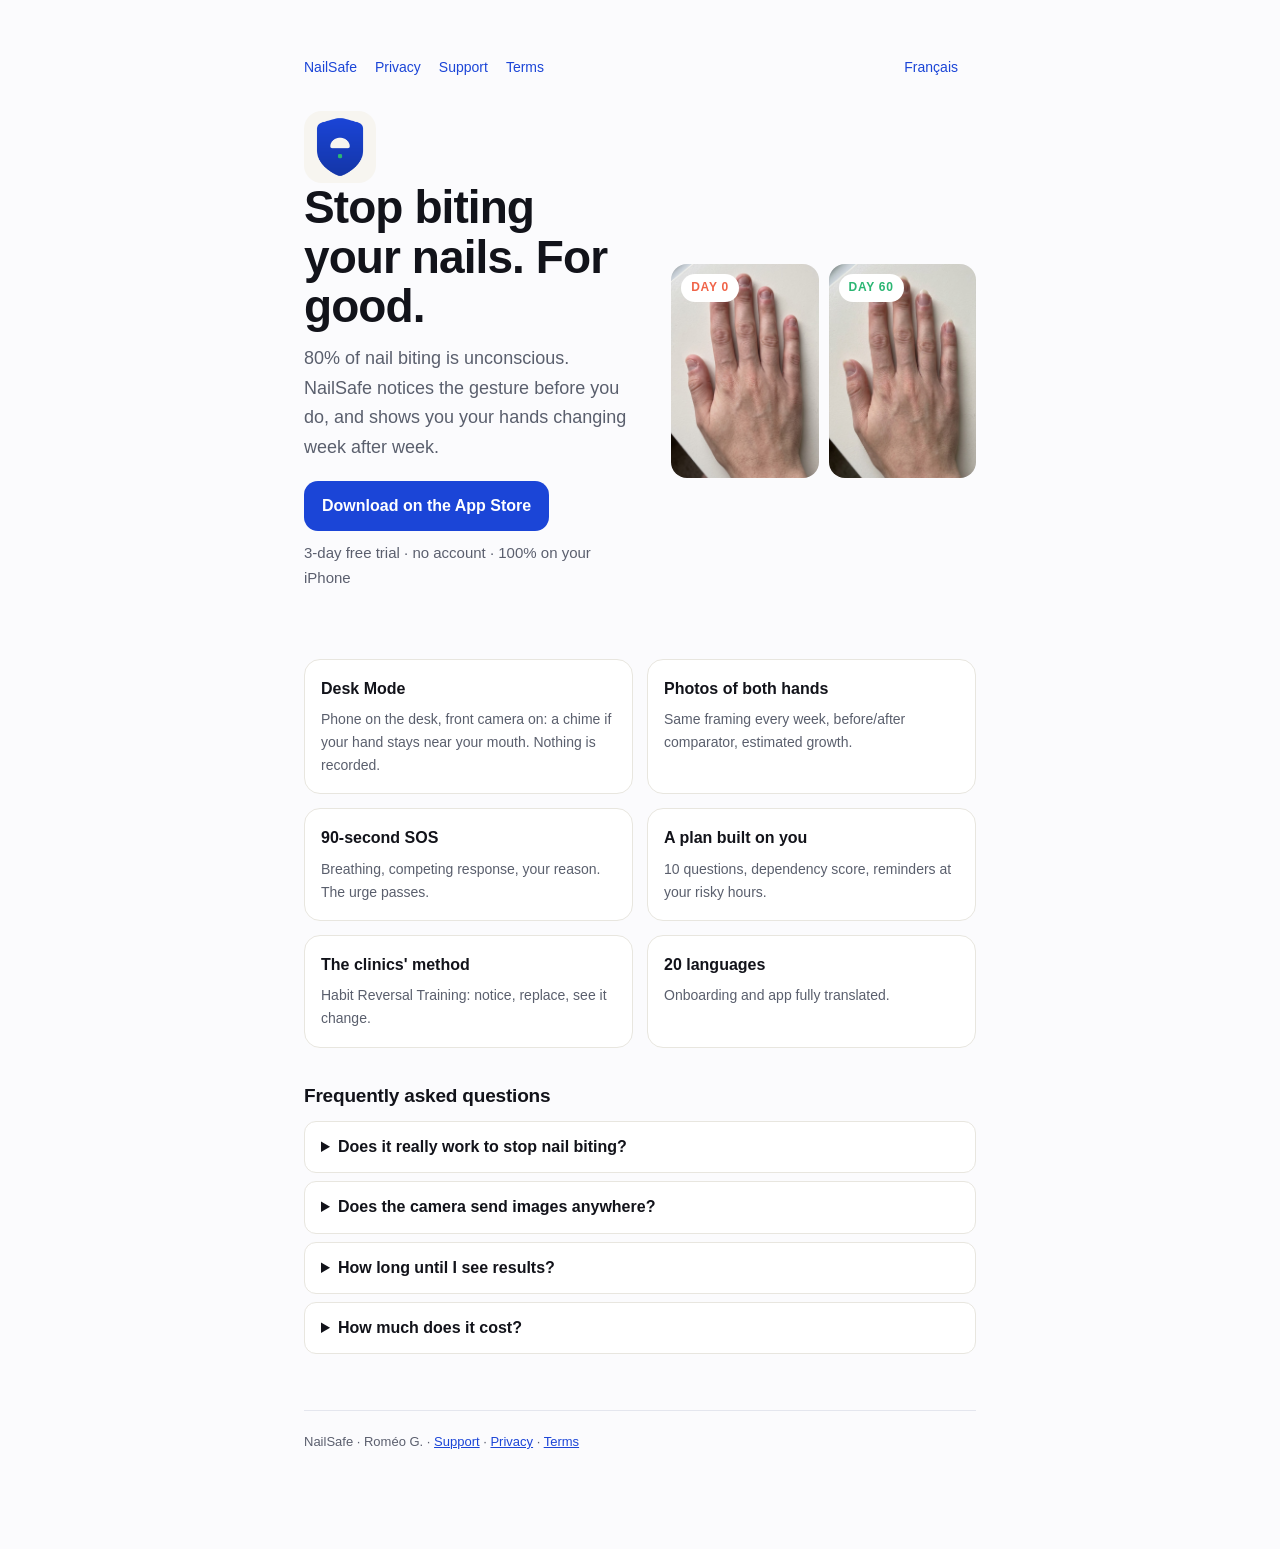
==== en.html @ 28db2d55 "Landing page FR/EN: hero, before/after, features, FAQ, App Store link, SEO" ====
<!doctype html><html lang="en"><head><meta charset="utf-8"><meta name="viewport" content="width=device-width,initial-scale=1">
<title>NailSafe — The app to stop nail biting (detection + before/after photos)</title><meta name="description" content="NailSafe notices the gesture before you do: Desk Mode detection on iPhone, weekly before/after photos, a 90-second SOS built on Habit Reversal Training. 20 languages. Free trial.">
<meta property="og:title" content="NailSafe — The app to stop nail biting (detection + before/after photos)"><meta property="og:description" content="NailSafe notices the gesture before you do: Desk Mode detection on iPhone, weekly before/after photos, a 90-second SOS built on Habit Reversal Training. 20 languages. Free trial."><meta property="og:image" content="https://dualnbackapp.github.io/nailsafe/after.jpg"><meta name="apple-itunes-app" content="app-id=6805811801">
<link rel="icon" href="icon.png"><link rel="stylesheet" href="style.css"><script type="application/ld+json">{"@context":"https://schema.org","@type":"SoftwareApplication","name":"NailSafe: Stop Nail Biting","operatingSystem":"iOS","applicationCategory":"HealthApplication","offers":{"@type":"Offer","price":"0","priceCurrency":"USD"},"url":"https://apps.apple.com/app/id6805811801"}</script></head><body><div class="wrap">
<nav><a href="index.html">NailSafe</a><a href="privacy.html">Privacy</a><a href="support.html">Support</a><a href="terms.html">Terms</a><a class="lang" href="index.html">Français</a></nav>
<section class="hero"><div><img class="icon" src="icon.png" alt="NailSafe"><h1>Stop biting your nails. For good.</h1><p class="lead">80% of nail biting is unconscious. NailSafe notices the gesture before you do, and shows you your hands changing week after week.</p><a class="badge" href="https://apps.apple.com/app/id6805811801"> Download on the App Store</a><p class="sub" style="margin-top:10px">3-day free trial · no account · 100% on your iPhone</p></div>
<div class="ba"><figure><img src="before.jpg" alt="Nails day 0"><figcaption style="color:#F06449">DAY 0</figcaption></figure><figure><img src="after.jpg" alt="Nails day 60"><figcaption style="color:#2BB673">DAY 60</figcaption></figure></div></section>
<div class="grid"><div class="feat"><h3>Desk Mode</h3><p>Phone on the desk, front camera on: a chime if your hand stays near your mouth. Nothing is recorded.</p></div><div class="feat"><h3>Photos of both hands</h3><p>Same framing every week, before/after comparator, estimated growth.</p></div><div class="feat"><h3>90-second SOS</h3><p>Breathing, competing response, your reason. The urge passes.</p></div><div class="feat"><h3>A plan built on you</h3><p>10 questions, dependency score, reminders at your risky hours.</p></div><div class="feat"><h3>The clinics' method</h3><p>Habit Reversal Training: notice, replace, see it change.</p></div><div class="feat"><h3>20 languages</h3><p>Onboarding and app fully translated.</p></div></div>
<h2 style="margin-top:32px">Frequently asked questions</h2><div class="faq"><details><summary>Does it really work to stop nail biting?</summary><p>The built-in method (Habit Reversal Training) has the strongest published evidence: −83% episodes in 20 weeks in a 2025 case series. NailSafe automates it: detection, competing response, photo proof.</p></details><details><summary>Does the camera send images anywhere?</summary><p>No. Detection runs on the iPhone (Vision); no image is stored or transmitted. No account, no server.</p></details><details><summary>How long until I see results?</summary><p>Skin calms in 3 days, a white edge appears around day 7, real length around day 21. A full nail regrows in 3–6 months.</p></details><details><summary>How much does it cost?</summary><p>The counter and SOS are free. NailSafe Pro: 3-day trial then yearly, weekly, or a one-time lifetime purchase.</p></details></div>
<footer>NailSafe · Roméo G. · <a href="mailto:LarpGPT@gmail.com">Support</a> · <a href="privacy.html">Privacy</a> · <a href="terms.html">Terms</a></footer></div></body></html>
---- style.css ----
:root{--ink:#12131a;--muted:#5b5f6e;--line:#e4e6ee;--accent:#1B45D7;--bg:#fbfbfd}
*{box-sizing:border-box}
body{margin:0;background:var(--bg);color:var(--ink);
  font:16px/1.65 -apple-system,BlinkMacSystemFont,"Segoe UI",Inter,sans-serif}
.wrap{max-width:720px;margin:0 auto;padding:56px 24px 96px}
h1{font-size:32px;line-height:1.2;letter-spacing:-.02em;margin:0 0 8px}
h2{font-size:19px;letter-spacing:-.01em;margin:40px 0 10px}
.sub{color:var(--muted);margin:0 0 40px;font-size:15px}
p,li{color:#2a2d38}
ul{padding-left:20px}
a{color:var(--accent)}
.card{background:#fff;border:1px solid var(--line);border-radius:14px;padding:20px 22px;margin:24px 0}
.card strong{display:block;margin-bottom:4px}
footer{margin-top:56px;padding-top:20px;border-top:1px solid var(--line);
  color:var(--muted);font-size:13px}
nav{margin-bottom:32px;font-size:14px}
nav a{margin-right:18px;text-decoration:none}
nav a:hover{text-decoration:underline}
@media(prefers-color-scheme:dark){
  :root{--ink:#f2f3f7;--muted:#9aa0b4;--line:#2a2d3a;--bg:#0e0f14;--accent:#7f9bff}
  body{background:var(--bg);color:var(--ink)}
  p,li{color:#d3d6e0}
  .card{background:#161822}
}
/* landing */
.hero{display:grid;grid-template-columns:1.1fr 1fr;gap:32px;align-items:center;margin:28px 0}
.hero h1{font-size:clamp(30px,5vw,46px);line-height:1.08;margin:0 0 12px}
.hero .lead{font-size:18px;color:#5a5f6d;margin:0 0 18px}
.badge{display:inline-flex;align-items:center;gap:10px;background:#1B45D7;color:#fff;padding:12px 18px;border-radius:14px;font-weight:700;text-decoration:none}
.badge:hover{background:#163bb8}
.ba{display:grid;grid-template-columns:1fr 1fr;gap:10px}
.ba figure{margin:0;position:relative}
.ba img{width:100%;border-radius:16px;display:block;aspect-ratio:1080/1567;object-fit:cover;object-position:top}
.ba figcaption{position:absolute;top:10px;left:10px;background:#fff;border-radius:999px;padding:4px 10px;font-size:12px;font-weight:800;letter-spacing:.06em}
.grid{display:grid;grid-template-columns:repeat(auto-fit,minmax(220px,1fr));gap:14px}
.feat{background:#fff;border:1px solid #e8e6df;border-radius:16px;padding:16px}
.feat h3{margin:0 0 6px;font-size:16px}
.feat p{margin:0;color:#5a5f6d;font-size:14px}
.faq details{background:#fff;border:1px solid #e8e6df;border-radius:12px;padding:12px 16px;margin:8px 0}
.faq summary{font-weight:700;cursor:pointer}
.lang{float:right;font-size:14px}
.icon{width:72px;height:72px;border-radius:18px;vertical-align:middle;margin-right:12px}
@media(max-width:720px){.hero{grid-template-columns:1fr}}
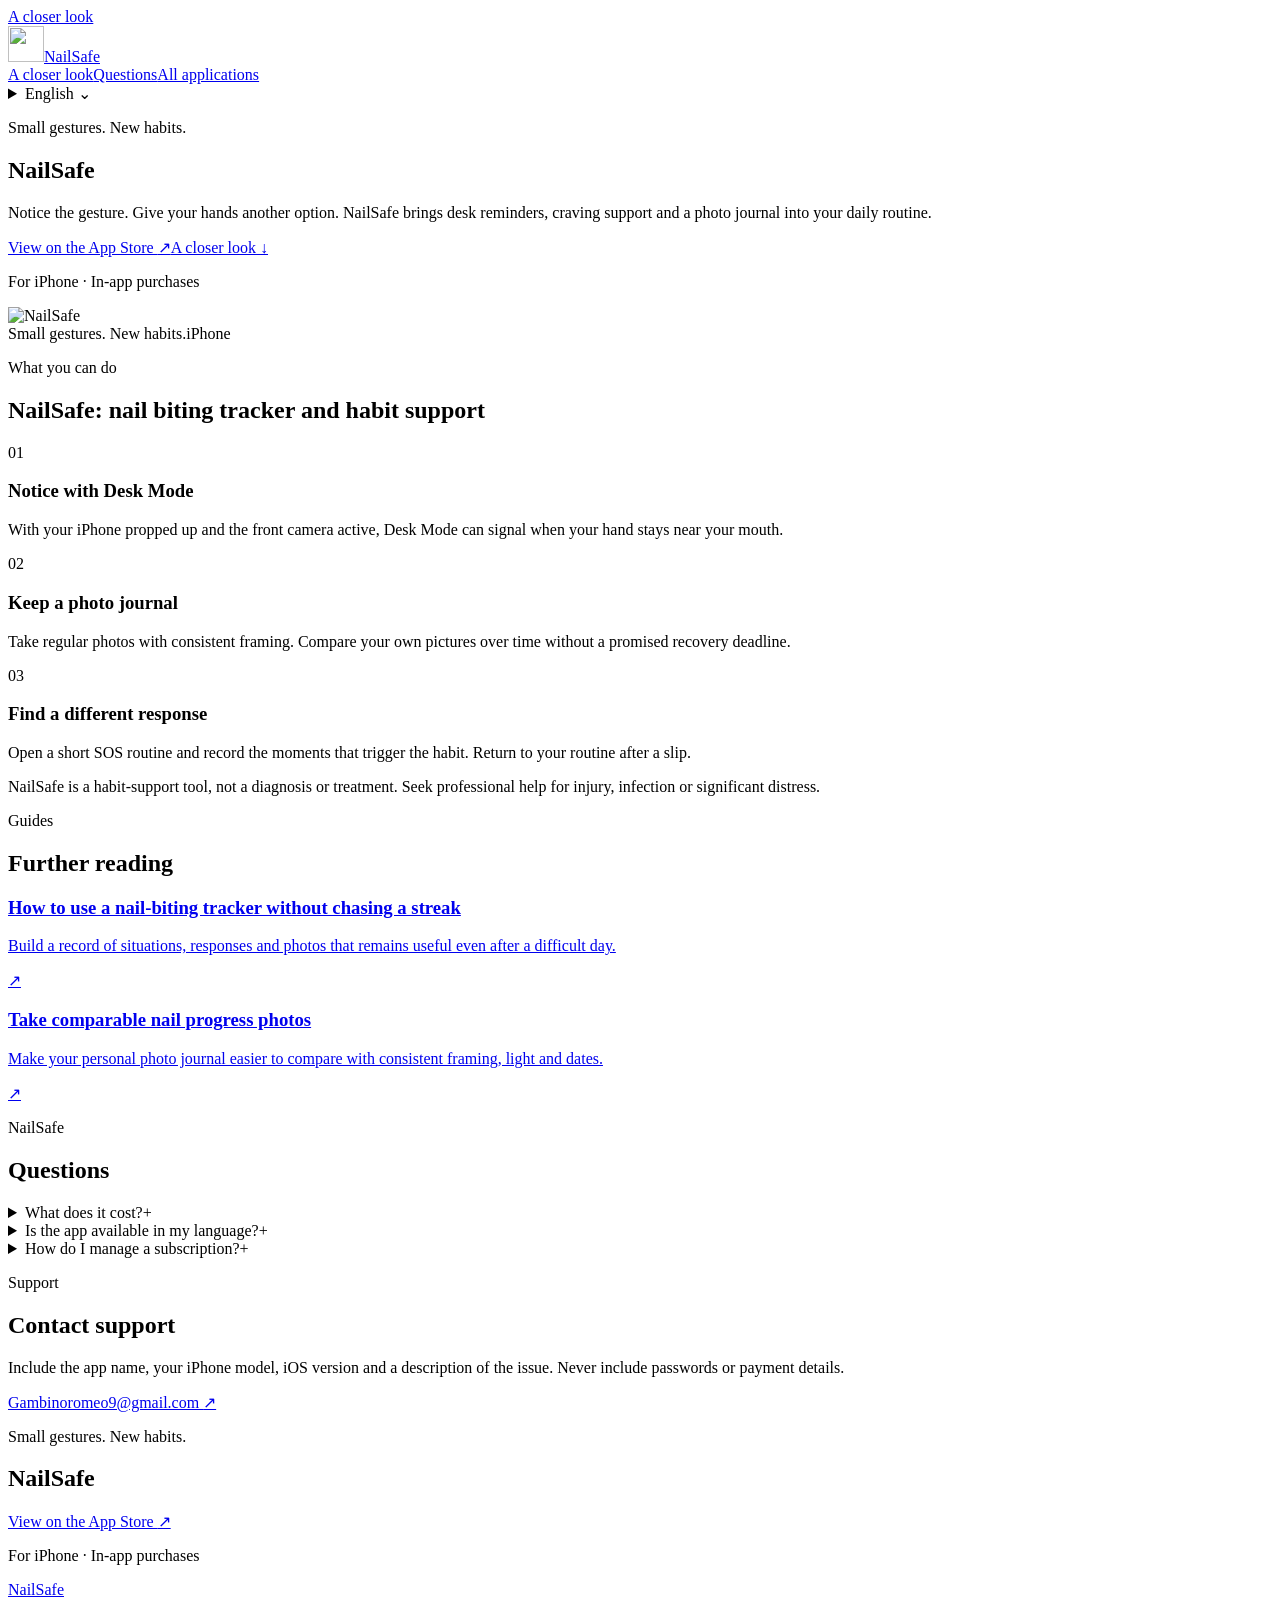
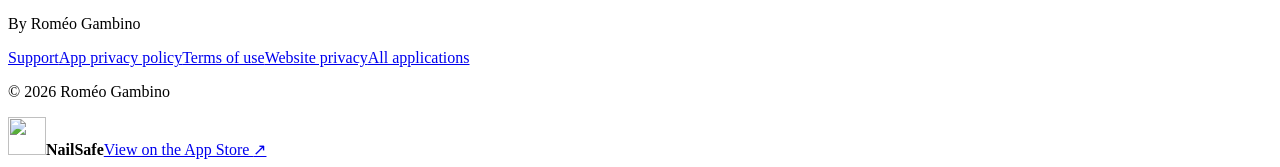
==== commit c7f52140: "Connect marketing homepage to multilingual app website" ====
--- a/en.html
+++ b/en.html
@@ -1,10 +1 @@
-<!doctype html><html lang="en"><head><meta charset="utf-8"><meta name="viewport" content="width=device-width,initial-scale=1">
-<title>NailSafe — The app to stop nail biting (detection + before/after photos)</title><meta name="description" content="NailSafe notices the gesture before you do: Desk Mode detection on iPhone, weekly before/after photos, a 90-second SOS built on Habit Reversal Training. 20 languages. Free trial.">
-<meta property="og:title" content="NailSafe — The app to stop nail biting (detection + before/after photos)"><meta property="og:description" content="NailSafe notices the gesture before you do: Desk Mode detection on iPhone, weekly before/after photos, a 90-second SOS built on Habit Reversal Training. 20 languages. Free trial."><meta property="og:image" content="https://dualnbackapp.github.io/nailsafe/after.jpg"><meta name="apple-itunes-app" content="app-id=6805811801">
-<link rel="icon" href="icon.png"><link rel="stylesheet" href="style.css"><script type="application/ld+json">{"@context":"https://schema.org","@type":"SoftwareApplication","name":"NailSafe: Stop Nail Biting","operatingSystem":"iOS","applicationCategory":"HealthApplication","offers":{"@type":"Offer","price":"0","priceCurrency":"USD"},"url":"https://apps.apple.com/app/id6805811801"}</script></head><body><div class="wrap">
-<nav><a href="index.html">NailSafe</a><a href="privacy.html">Privacy</a><a href="support.html">Support</a><a href="terms.html">Terms</a><a class="lang" href="index.html">Français</a></nav>
-<section class="hero"><div><img class="icon" src="icon.png" alt="NailSafe"><h1>Stop biting your nails. For good.</h1><p class="lead">80% of nail biting is unconscious. NailSafe notices the gesture before you do, and shows you your hands changing week after week.</p><a class="badge" href="https://apps.apple.com/app/id6805811801"> Download on the App Store</a><p class="sub" style="margin-top:10px">3-day free trial · no account · 100% on your iPhone</p></div>
-<div class="ba"><figure><img src="before.jpg" alt="Nails day 0"><figcaption style="color:#F06449">DAY 0</figcaption></figure><figure><img src="after.jpg" alt="Nails day 60"><figcaption style="color:#2BB673">DAY 60</figcaption></figure></div></section>
-<div class="grid"><div class="feat"><h3>Desk Mode</h3><p>Phone on the desk, front camera on: a chime if your hand stays near your mouth. Nothing is recorded.</p></div><div class="feat"><h3>Photos of both hands</h3><p>Same framing every week, before/after comparator, estimated growth.</p></div><div class="feat"><h3>90-second SOS</h3><p>Breathing, competing response, your reason. The urge passes.</p></div><div class="feat"><h3>A plan built on you</h3><p>10 questions, dependency score, reminders at your risky hours.</p></div><div class="feat"><h3>The clinics' method</h3><p>Habit Reversal Training: notice, replace, see it change.</p></div><div class="feat"><h3>20 languages</h3><p>Onboarding and app fully translated.</p></div></div>
-<h2 style="margin-top:32px">Frequently asked questions</h2><div class="faq"><details><summary>Does it really work to stop nail biting?</summary><p>The built-in method (Habit Reversal Training) has the strongest published evidence: −83% episodes in 20 weeks in a 2025 case series. NailSafe automates it: detection, competing response, photo proof.</p></details><details><summary>Does the camera send images anywhere?</summary><p>No. Detection runs on the iPhone (Vision); no image is stored or transmitted. No account, no server.</p></details><details><summary>How long until I see results?</summary><p>Skin calms in 3 days, a white edge appears around day 7, real length around day 21. A full nail regrows in 3–6 months.</p></details><details><summary>How much does it cost?</summary><p>The counter and SOS are free. NailSafe Pro: 3-day trial then yearly, weekly, or a one-time lifetime purchase.</p></details></div>
-<footer>NailSafe · Roméo G. · <a href="mailto:LarpGPT@gmail.com">Support</a> · <a href="privacy.html">Privacy</a> · <a href="terms.html">Terms</a></footer></div></body></html>+<!doctype html><html lang="en" dir="ltr"><head><meta charset="utf-8"><meta name="viewport" content="width=device-width,initial-scale=1"><title>NailSafe: nail biting tracker and habit support</title><meta name="description" content="Notice the gesture. Give your hands another option. NailSafe brings desk reminders, craving support and a photo journal into your daily routine."><meta name="robots" content="index,follow,max-image-preview:large"><link rel="canonical" href="https://romeo-apps.gambinoromeo9.chatgpt.site/en/nailsafe/"><link rel="alternate" hreflang="en" href="https://romeo-apps.gambinoromeo9.chatgpt.site/en/nailsafe/"><link rel="alternate" hreflang="fr" href="https://romeo-apps.gambinoromeo9.chatgpt.site/fr/nailsafe/"><link rel="alternate" hreflang="es" href="https://romeo-apps.gambinoromeo9.chatgpt.site/es/nailsafe/"><link rel="alternate" hreflang="de" href="https://romeo-apps.gambinoromeo9.chatgpt.site/de/nailsafe/"><link rel="alternate" hreflang="it" href="https://romeo-apps.gambinoromeo9.chatgpt.site/it/nailsafe/"><link rel="alternate" hreflang="pt-BR" href="https://romeo-apps.gambinoromeo9.chatgpt.site/pt-BR/nailsafe/"><link rel="alternate" hreflang="nl" href="https://romeo-apps.gambinoromeo9.chatgpt.site/nl/nailsafe/"><link rel="alternate" hreflang="pl" href="https://romeo-apps.gambinoromeo9.chatgpt.site/pl/nailsafe/"><link rel="alternate" hreflang="ru" href="https://romeo-apps.gambinoromeo9.chatgpt.site/ru/nailsafe/"><link rel="alternate" hreflang="tr" href="https://romeo-apps.gambinoromeo9.chatgpt.site/tr/nailsafe/"><link rel="alternate" hreflang="ar" href="https://romeo-apps.gambinoromeo9.chatgpt.site/ar/nailsafe/"><link rel="alternate" hreflang="hi" href="https://romeo-apps.gambinoromeo9.chatgpt.site/hi/nailsafe/"><link rel="alternate" hreflang="ja" href="https://romeo-apps.gambinoromeo9.chatgpt.site/ja/nailsafe/"><link rel="alternate" hreflang="ko" href="https://romeo-apps.gambinoromeo9.chatgpt.site/ko/nailsafe/"><link rel="alternate" hreflang="zh-Hans" href="https://romeo-apps.gambinoromeo9.chatgpt.site/zh-Hans/nailsafe/"><link rel="alternate" hreflang="zh-Hant" href="https://romeo-apps.gambinoromeo9.chatgpt.site/zh-Hant/nailsafe/"><link rel="alternate" hreflang="x-default" href="https://romeo-apps.gambinoromeo9.chatgpt.site/en/nailsafe/"><meta property="og:type" content="website"><meta property="og:title" content="NailSafe: nail biting tracker and habit support"><meta property="og:description" content="Notice the gesture. Give your hands another option. NailSafe brings desk reminders, craving support and a photo journal into your daily routine."><meta property="og:url" content="https://romeo-apps.gambinoromeo9.chatgpt.site/en/nailsafe/"><meta property="og:site_name" content="NailSafe"><meta name="theme-color" content="#dfe7ff"><link rel="icon" href="https://romeo-apps.gambinoromeo9.chatgpt.site/assets/nailsafe-icon.webp"><meta name="apple-itunes-app" content="app-id=6805811801"><link rel="stylesheet" href="https://romeo-apps.gambinoromeo9.chatgpt.site/style-8dffabfe72.css"><script type="application/ld+json">{"@context":"https://schema.org","@type":"SoftwareApplication","name":"NailSafe","operatingSystem":"iOS","applicationCategory":"HealthApplication","description":"Notice the gesture. Give your hands another option. NailSafe brings desk reminders, craving support and a photo journal into your daily routine.","url":"https://romeo-apps.gambinoromeo9.chatgpt.site/en/nailsafe/","inLanguage":"en","author":{"@type":"Person","name":"Roméo Gambino"},"downloadUrl":"https://apps.apple.com/app/id6805811801"}</script></head><body class="theme-hands" style="--accent:#dfe7ff;--accent-ink:#173fbd"><a class="skip" href="#main">A closer look</a><header class="header"><a class="brand" href="https://romeo-apps.gambinoromeo9.chatgpt.site/en/nailsafe/" aria-label="NailSafe"><img src="https://romeo-apps.gambinoromeo9.chatgpt.site/assets/nailsafe-icon.webp" width="36" height="36" alt=""><span>NailSafe</span></a><nav class="main-nav" aria-label="Apps"><a href="https://romeo-apps.gambinoromeo9.chatgpt.site/en/nailsafe/#features">A closer look</a><a href="https://romeo-apps.gambinoromeo9.chatgpt.site/en/nailsafe/#questions">Questions</a><a href="https://romeo-apps.gambinoromeo9.chatgpt.site/en/">All applications</a></nav><details class="languages"><summary>English <span aria-hidden="true">⌄</span></summary><nav aria-label="Choose your language"><a lang="en" hreflang="en" href="https://romeo-apps.gambinoromeo9.chatgpt.site/en/nailsafe/" aria-current="page">English</a><a lang="fr" hreflang="fr" href="https://romeo-apps.gambinoromeo9.chatgpt.site/fr/nailsafe/">Français</a><a lang="es" hreflang="es" href="https://romeo-apps.gambinoromeo9.chatgpt.site/es/nailsafe/">Español</a><a lang="de" hreflang="de" href="https://romeo-apps.gambinoromeo9.chatgpt.site/de/nailsafe/">Deutsch</a><a lang="it" hreflang="it" href="https://romeo-apps.gambinoromeo9.chatgpt.site/it/nailsafe/">Italiano</a><a lang="pt-BR" hreflang="pt-BR" href="https://romeo-apps.gambinoromeo9.chatgpt.site/pt-BR/nailsafe/">Português (Brasil)</a><a lang="nl" hreflang="nl" href="https://romeo-apps.gambinoromeo9.chatgpt.site/nl/nailsafe/">Nederlands</a><a lang="pl" hreflang="pl" href="https://romeo-apps.gambinoromeo9.chatgpt.site/pl/nailsafe/">Polski</a><a lang="ru" hreflang="ru" href="https://romeo-apps.gambinoromeo9.chatgpt.site/ru/nailsafe/">Русский</a><a lang="tr" hreflang="tr" href="https://romeo-apps.gambinoromeo9.chatgpt.site/tr/nailsafe/">Türkçe</a><a lang="ar" hreflang="ar" href="https://romeo-apps.gambinoromeo9.chatgpt.site/ar/nailsafe/">العربية</a><a lang="hi" hreflang="hi" href="https://romeo-apps.gambinoromeo9.chatgpt.site/hi/nailsafe/">हिन्दी</a><a lang="ja" hreflang="ja" href="https://romeo-apps.gambinoromeo9.chatgpt.site/ja/nailsafe/">日本語</a><a lang="ko" hreflang="ko" href="https://romeo-apps.gambinoromeo9.chatgpt.site/ko/nailsafe/">한국어</a><a lang="zh-Hans" hreflang="zh-Hans" href="https://romeo-apps.gambinoromeo9.chatgpt.site/zh-Hans/nailsafe/">简体中文</a><a lang="zh-Hant" hreflang="zh-Hant" href="https://romeo-apps.gambinoromeo9.chatgpt.site/zh-Hant/nailsafe/">繁體中文</a></nav></details></header><main id="main"><section class="hero"><div class="hero-copy"><p class="eyebrow">Small gestures. New habits.</p><h1>NailSafe</h1><p class="hero-intro">Notice the gesture. Give your hands another option. NailSafe brings desk reminders, craving support and a photo journal into your daily routine.</p><div class="hero-actions"><a class="button " href="https://apps.apple.com/app/id6805811801" data-app-store="nailsafe">View on the App Store <span aria-hidden="true">↗</span></a><a class="text-link" href="#features">A closer look <span aria-hidden="true">↓</span></a></div><p class="availability">For iPhone · In-app purchases</p></div><img class="hero-art" src="https://romeo-apps.gambinoromeo9.chatgpt.site/assets/nailsafe-icon.webp" width="512" height="512" alt="NailSafe" fetchpriority="high"><div class="hero-bottom"><span>Small gestures. New habits.</span><span>iPhone</span></div></section><section class="section" id="features"><div class="section-heading"><p class="eyebrow">What you can do</p><h2>NailSafe: nail biting tracker and habit support</h2></div><div class="features"><article><span class="feature-index">01</span><h3>Notice with Desk Mode</h3><p>With your iPhone propped up and the front camera active, Desk Mode can signal when your hand stays near your mouth.</p></article><article><span class="feature-index">02</span><h3>Keep a photo journal</h3><p>Take regular photos with consistent framing. Compare your own pictures over time without a promised recovery deadline.</p></article><article><span class="feature-index">03</span><h3>Find a different response</h3><p>Open a short SOS routine and record the moments that trigger the habit. Return to your routine after a slip.</p></article></div><p class="note">NailSafe is a habit-support tool, not a diagnosis or treatment. Seek professional help for injury, infection or significant distress.</p></section><section class="section guides"><div class="section-heading"><p class="eyebrow">Guides</p><h2>Further reading</h2></div><a class="guide-row" href="https://romeo-apps.gambinoromeo9.chatgpt.site/en/nailsafe/nail-biting-tracker/"><div><h3>How to use a nail-biting tracker without chasing a streak</h3><p>Build a record of situations, responses and photos that remains useful even after a difficult day.</p></div><span aria-hidden="true">↗</span></a><a class="guide-row" href="https://romeo-apps.gambinoromeo9.chatgpt.site/en/nailsafe/nail-progress-photos/"><div><h3>Take comparable nail progress photos</h3><p>Make your personal photo journal easier to compare with consistent framing, light and dates.</p></div><span aria-hidden="true">↗</span></a></section><section class="section questions" id="questions"><div class="section-heading"><p class="eyebrow">NailSafe</p><h2>Questions</h2></div><div class="faq-list"><details><summary>What does it cost?<span aria-hidden="true">+</span></summary><p>The App Store and the app show the current price and available purchases in your local currency before confirmation. Trial availability depends on the offer and your eligibility. A free download does not mean every feature is free.</p></details><details><summary>Is the app available in my language?<span aria-hidden="true">+</span></summary><p>These are translated website pages. Check the Languages section of the App Store listing for the app itself. Some content may use a different language.</p></details><details><summary>How do I manage a subscription?<span aria-hidden="true">+</span></summary><p>On iPhone, open Settings, tap your name, then Subscriptions. Select the app to review or cancel an active subscription. Deleting the app does not cancel a subscription.</p></details></div></section><section class="section support" id="support"><div><p class="eyebrow">Support</p><h2>Contact support</h2><p>Include the app name, your iPhone model, iOS version and a description of the issue. Never include passwords or payment details.</p></div><a class="text-link" href="mailto:Gambinoromeo9@gmail.com?subject=NailSafe%20support">Gambinoromeo9@gmail.com <span aria-hidden="true">↗</span></a></section><section class="closing"><p class="eyebrow">Small gestures. New habits.</p><h2>NailSafe</h2><a class="button " href="https://apps.apple.com/app/id6805811801" data-app-store="nailsafe">View on the App Store <span aria-hidden="true">↗</span></a><p>For iPhone · In-app purchases</p></section></main><footer class="footer"><div class="footer-top"><a class="brand" href="https://romeo-apps.gambinoromeo9.chatgpt.site/en/">NailSafe</a><p>By Roméo Gambino</p></div><nav aria-label="Support"><a href="https://romeo-apps.gambinoromeo9.chatgpt.site/en/nailsafe/#support">Support</a><a href="https://dualnbackapp.github.io/nailsafe/privacy.html">App privacy policy</a><a href="https://www.apple.com/legal/internet-services/itunes/dev/stdeula/">Terms of use</a><a href="https://romeo-apps.gambinoromeo9.chatgpt.site/en/website-privacy/">Website privacy</a><a href="https://romeo-apps.gambinoromeo9.chatgpt.site/en/">All applications</a></nav><p class="fine">© 2026 Roméo Gambino</p></footer><aside class="mobile-download" aria-label="View on the App Store"><img src="https://romeo-apps.gambinoromeo9.chatgpt.site/assets/nailsafe-icon.webp" width="38" height="38" alt=""><strong>NailSafe</strong><a class="button " href="https://apps.apple.com/app/id6805811801" data-app-store="nailsafe">View on the App Store <span aria-hidden="true">↗</span></a></aside></body></html>
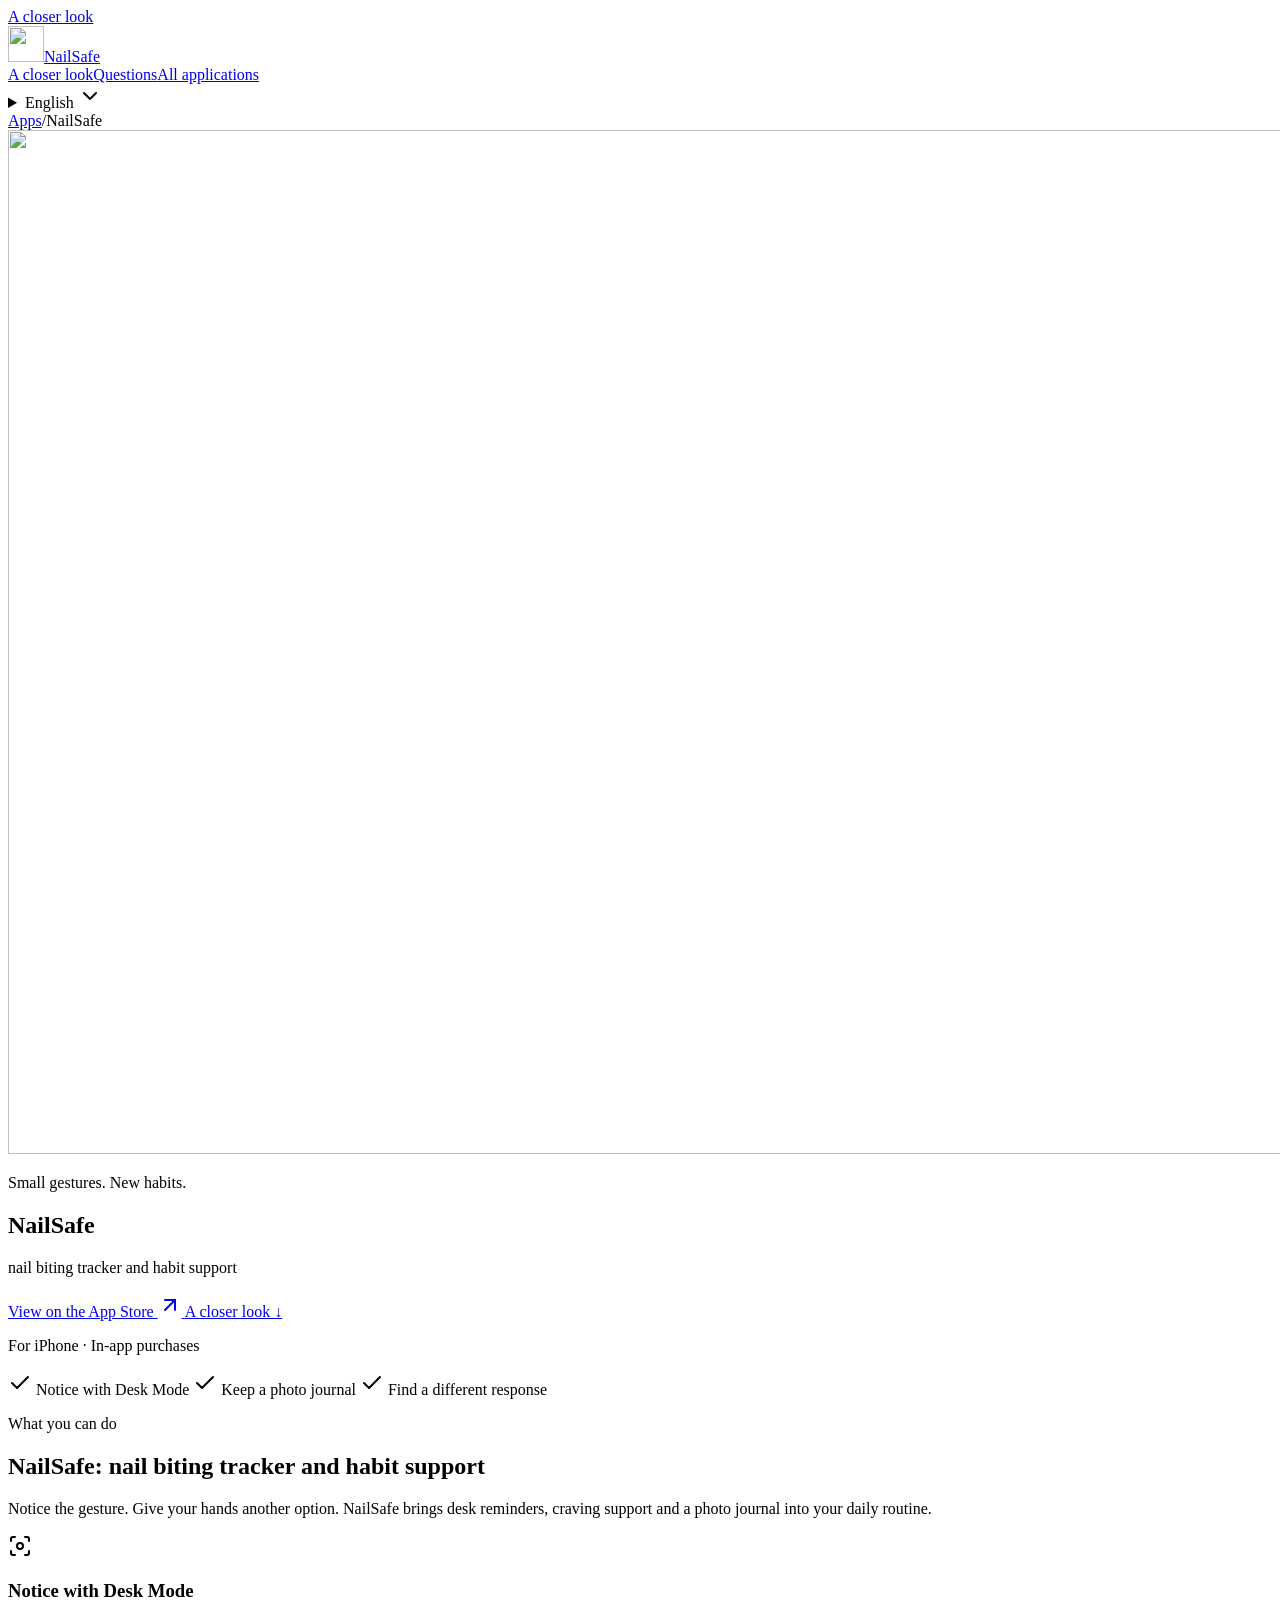
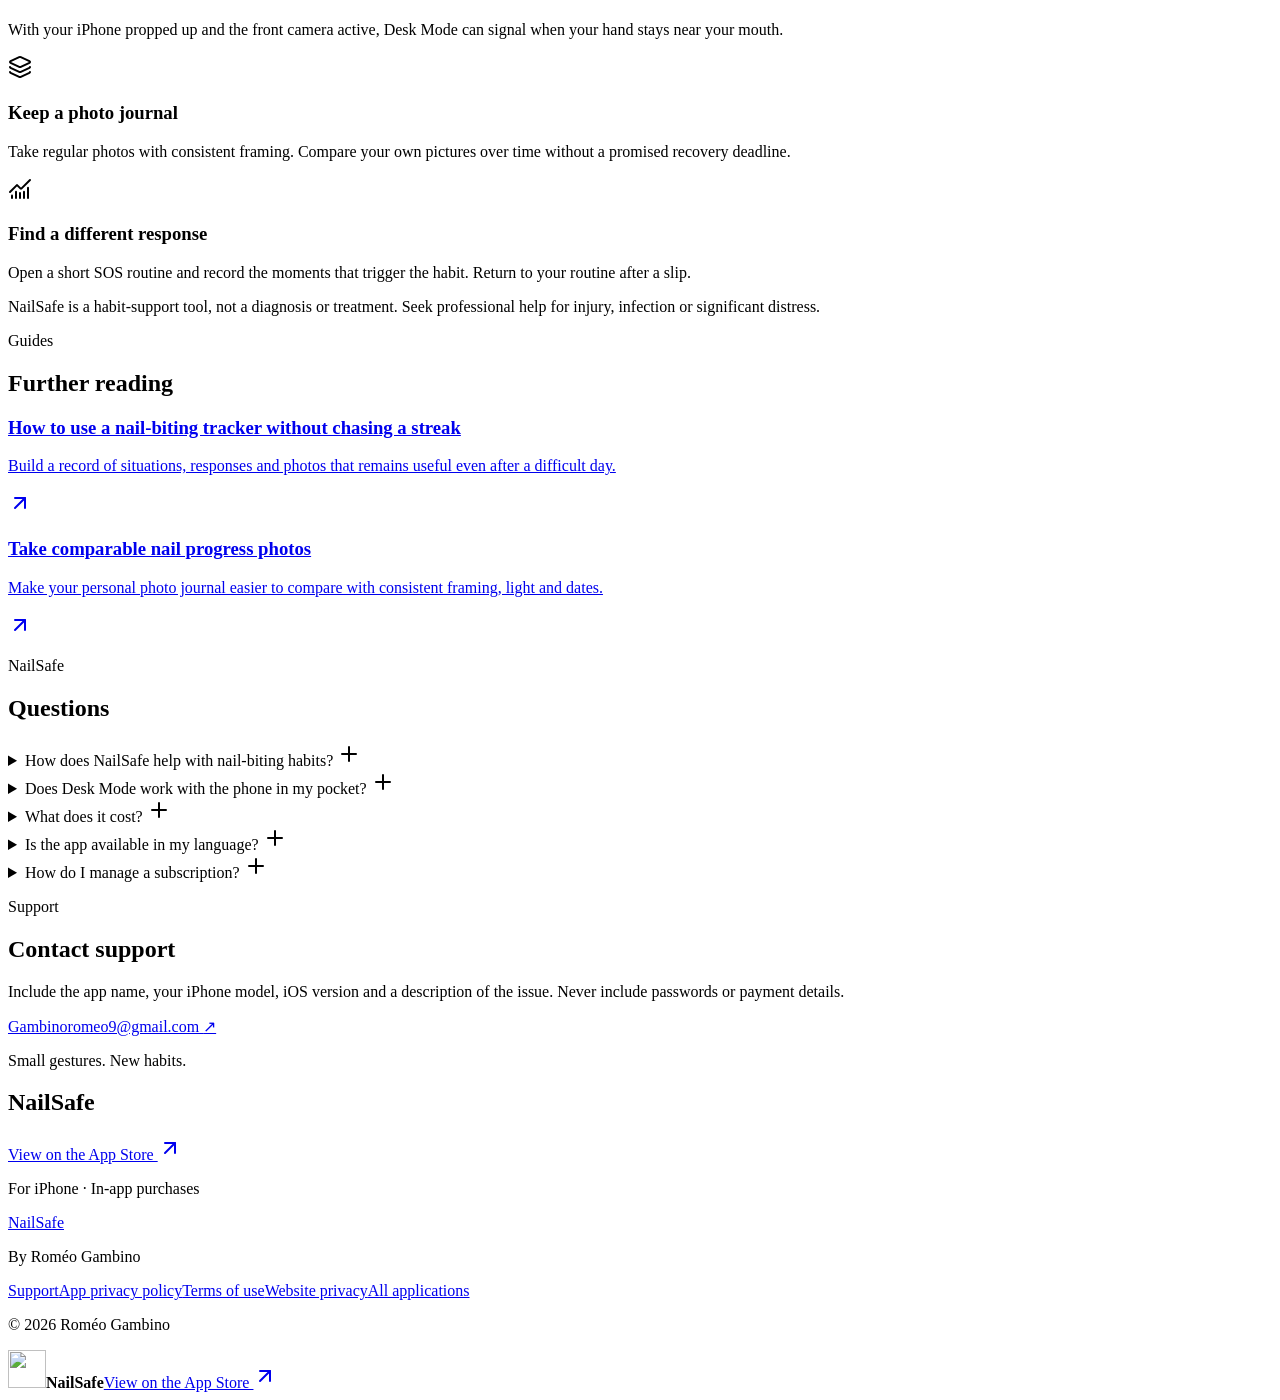
==== commit ff711abd: "Connect marketing homepage to multilingual app website" ====
--- a/en.html
+++ b/en.html
@@ -1 +1,90 @@
-<!doctype html><html lang="en" dir="ltr"><head><meta charset="utf-8"><meta name="viewport" content="width=device-width,initial-scale=1"><title>NailSafe: nail biting tracker and habit support</title><meta name="description" content="Notice the gesture. Give your hands another option. NailSafe brings desk reminders, craving support and a photo journal into your daily routine."><meta name="robots" content="index,follow,max-image-preview:large"><link rel="canonical" href="https://romeo-apps.gambinoromeo9.chatgpt.site/en/nailsafe/"><link rel="alternate" hreflang="en" href="https://romeo-apps.gambinoromeo9.chatgpt.site/en/nailsafe/"><link rel="alternate" hreflang="fr" href="https://romeo-apps.gambinoromeo9.chatgpt.site/fr/nailsafe/"><link rel="alternate" hreflang="es" href="https://romeo-apps.gambinoromeo9.chatgpt.site/es/nailsafe/"><link rel="alternate" hreflang="de" href="https://romeo-apps.gambinoromeo9.chatgpt.site/de/nailsafe/"><link rel="alternate" hreflang="it" href="https://romeo-apps.gambinoromeo9.chatgpt.site/it/nailsafe/"><link rel="alternate" hreflang="pt-BR" href="https://romeo-apps.gambinoromeo9.chatgpt.site/pt-BR/nailsafe/"><link rel="alternate" hreflang="nl" href="https://romeo-apps.gambinoromeo9.chatgpt.site/nl/nailsafe/"><link rel="alternate" hreflang="pl" href="https://romeo-apps.gambinoromeo9.chatgpt.site/pl/nailsafe/"><link rel="alternate" hreflang="ru" href="https://romeo-apps.gambinoromeo9.chatgpt.site/ru/nailsafe/"><link rel="alternate" hreflang="tr" href="https://romeo-apps.gambinoromeo9.chatgpt.site/tr/nailsafe/"><link rel="alternate" hreflang="ar" href="https://romeo-apps.gambinoromeo9.chatgpt.site/ar/nailsafe/"><link rel="alternate" hreflang="hi" href="https://romeo-apps.gambinoromeo9.chatgpt.site/hi/nailsafe/"><link rel="alternate" hreflang="ja" href="https://romeo-apps.gambinoromeo9.chatgpt.site/ja/nailsafe/"><link rel="alternate" hreflang="ko" href="https://romeo-apps.gambinoromeo9.chatgpt.site/ko/nailsafe/"><link rel="alternate" hreflang="zh-Hans" href="https://romeo-apps.gambinoromeo9.chatgpt.site/zh-Hans/nailsafe/"><link rel="alternate" hreflang="zh-Hant" href="https://romeo-apps.gambinoromeo9.chatgpt.site/zh-Hant/nailsafe/"><link rel="alternate" hreflang="x-default" href="https://romeo-apps.gambinoromeo9.chatgpt.site/en/nailsafe/"><meta property="og:type" content="website"><meta property="og:title" content="NailSafe: nail biting tracker and habit support"><meta property="og:description" content="Notice the gesture. Give your hands another option. NailSafe brings desk reminders, craving support and a photo journal into your daily routine."><meta property="og:url" content="https://romeo-apps.gambinoromeo9.chatgpt.site/en/nailsafe/"><meta property="og:site_name" content="NailSafe"><meta name="theme-color" content="#dfe7ff"><link rel="icon" href="https://romeo-apps.gambinoromeo9.chatgpt.site/assets/nailsafe-icon.webp"><meta name="apple-itunes-app" content="app-id=6805811801"><link rel="stylesheet" href="https://romeo-apps.gambinoromeo9.chatgpt.site/style-8dffabfe72.css"><script type="application/ld+json">{"@context":"https://schema.org","@type":"SoftwareApplication","name":"NailSafe","operatingSystem":"iOS","applicationCategory":"HealthApplication","description":"Notice the gesture. Give your hands another option. NailSafe brings desk reminders, craving support and a photo journal into your daily routine.","url":"https://romeo-apps.gambinoromeo9.chatgpt.site/en/nailsafe/","inLanguage":"en","author":{"@type":"Person","name":"Roméo Gambino"},"downloadUrl":"https://apps.apple.com/app/id6805811801"}</script></head><body class="theme-hands" style="--accent:#dfe7ff;--accent-ink:#173fbd"><a class="skip" href="#main">A closer look</a><header class="header"><a class="brand" href="https://romeo-apps.gambinoromeo9.chatgpt.site/en/nailsafe/" aria-label="NailSafe"><img src="https://romeo-apps.gambinoromeo9.chatgpt.site/assets/nailsafe-icon.webp" width="36" height="36" alt=""><span>NailSafe</span></a><nav class="main-nav" aria-label="Apps"><a href="https://romeo-apps.gambinoromeo9.chatgpt.site/en/nailsafe/#features">A closer look</a><a href="https://romeo-apps.gambinoromeo9.chatgpt.site/en/nailsafe/#questions">Questions</a><a href="https://romeo-apps.gambinoromeo9.chatgpt.site/en/">All applications</a></nav><details class="languages"><summary>English <span aria-hidden="true">⌄</span></summary><nav aria-label="Choose your language"><a lang="en" hreflang="en" href="https://romeo-apps.gambinoromeo9.chatgpt.site/en/nailsafe/" aria-current="page">English</a><a lang="fr" hreflang="fr" href="https://romeo-apps.gambinoromeo9.chatgpt.site/fr/nailsafe/">Français</a><a lang="es" hreflang="es" href="https://romeo-apps.gambinoromeo9.chatgpt.site/es/nailsafe/">Español</a><a lang="de" hreflang="de" href="https://romeo-apps.gambinoromeo9.chatgpt.site/de/nailsafe/">Deutsch</a><a lang="it" hreflang="it" href="https://romeo-apps.gambinoromeo9.chatgpt.site/it/nailsafe/">Italiano</a><a lang="pt-BR" hreflang="pt-BR" href="https://romeo-apps.gambinoromeo9.chatgpt.site/pt-BR/nailsafe/">Português (Brasil)</a><a lang="nl" hreflang="nl" href="https://romeo-apps.gambinoromeo9.chatgpt.site/nl/nailsafe/">Nederlands</a><a lang="pl" hreflang="pl" href="https://romeo-apps.gambinoromeo9.chatgpt.site/pl/nailsafe/">Polski</a><a lang="ru" hreflang="ru" href="https://romeo-apps.gambinoromeo9.chatgpt.site/ru/nailsafe/">Русский</a><a lang="tr" hreflang="tr" href="https://romeo-apps.gambinoromeo9.chatgpt.site/tr/nailsafe/">Türkçe</a><a lang="ar" hreflang="ar" href="https://romeo-apps.gambinoromeo9.chatgpt.site/ar/nailsafe/">العربية</a><a lang="hi" hreflang="hi" href="https://romeo-apps.gambinoromeo9.chatgpt.site/hi/nailsafe/">हिन्दी</a><a lang="ja" hreflang="ja" href="https://romeo-apps.gambinoromeo9.chatgpt.site/ja/nailsafe/">日本語</a><a lang="ko" hreflang="ko" href="https://romeo-apps.gambinoromeo9.chatgpt.site/ko/nailsafe/">한국어</a><a lang="zh-Hans" hreflang="zh-Hans" href="https://romeo-apps.gambinoromeo9.chatgpt.site/zh-Hans/nailsafe/">简体中文</a><a lang="zh-Hant" hreflang="zh-Hant" href="https://romeo-apps.gambinoromeo9.chatgpt.site/zh-Hant/nailsafe/">繁體中文</a></nav></details></header><main id="main"><section class="hero"><div class="hero-copy"><p class="eyebrow">Small gestures. New habits.</p><h1>NailSafe</h1><p class="hero-intro">Notice the gesture. Give your hands another option. NailSafe brings desk reminders, craving support and a photo journal into your daily routine.</p><div class="hero-actions"><a class="button " href="https://apps.apple.com/app/id6805811801" data-app-store="nailsafe">View on the App Store <span aria-hidden="true">↗</span></a><a class="text-link" href="#features">A closer look <span aria-hidden="true">↓</span></a></div><p class="availability">For iPhone · In-app purchases</p></div><img class="hero-art" src="https://romeo-apps.gambinoromeo9.chatgpt.site/assets/nailsafe-icon.webp" width="512" height="512" alt="NailSafe" fetchpriority="high"><div class="hero-bottom"><span>Small gestures. New habits.</span><span>iPhone</span></div></section><section class="section" id="features"><div class="section-heading"><p class="eyebrow">What you can do</p><h2>NailSafe: nail biting tracker and habit support</h2></div><div class="features"><article><span class="feature-index">01</span><h3>Notice with Desk Mode</h3><p>With your iPhone propped up and the front camera active, Desk Mode can signal when your hand stays near your mouth.</p></article><article><span class="feature-index">02</span><h3>Keep a photo journal</h3><p>Take regular photos with consistent framing. Compare your own pictures over time without a promised recovery deadline.</p></article><article><span class="feature-index">03</span><h3>Find a different response</h3><p>Open a short SOS routine and record the moments that trigger the habit. Return to your routine after a slip.</p></article></div><p class="note">NailSafe is a habit-support tool, not a diagnosis or treatment. Seek professional help for injury, infection or significant distress.</p></section><section class="section guides"><div class="section-heading"><p class="eyebrow">Guides</p><h2>Further reading</h2></div><a class="guide-row" href="https://romeo-apps.gambinoromeo9.chatgpt.site/en/nailsafe/nail-biting-tracker/"><div><h3>How to use a nail-biting tracker without chasing a streak</h3><p>Build a record of situations, responses and photos that remains useful even after a difficult day.</p></div><span aria-hidden="true">↗</span></a><a class="guide-row" href="https://romeo-apps.gambinoromeo9.chatgpt.site/en/nailsafe/nail-progress-photos/"><div><h3>Take comparable nail progress photos</h3><p>Make your personal photo journal easier to compare with consistent framing, light and dates.</p></div><span aria-hidden="true">↗</span></a></section><section class="section questions" id="questions"><div class="section-heading"><p class="eyebrow">NailSafe</p><h2>Questions</h2></div><div class="faq-list"><details><summary>What does it cost?<span aria-hidden="true">+</span></summary><p>The App Store and the app show the current price and available purchases in your local currency before confirmation. Trial availability depends on the offer and your eligibility. A free download does not mean every feature is free.</p></details><details><summary>Is the app available in my language?<span aria-hidden="true">+</span></summary><p>These are translated website pages. Check the Languages section of the App Store listing for the app itself. Some content may use a different language.</p></details><details><summary>How do I manage a subscription?<span aria-hidden="true">+</span></summary><p>On iPhone, open Settings, tap your name, then Subscriptions. Select the app to review or cancel an active subscription. Deleting the app does not cancel a subscription.</p></details></div></section><section class="section support" id="support"><div><p class="eyebrow">Support</p><h2>Contact support</h2><p>Include the app name, your iPhone model, iOS version and a description of the issue. Never include passwords or payment details.</p></div><a class="text-link" href="mailto:Gambinoromeo9@gmail.com?subject=NailSafe%20support">Gambinoromeo9@gmail.com <span aria-hidden="true">↗</span></a></section><section class="closing"><p class="eyebrow">Small gestures. New habits.</p><h2>NailSafe</h2><a class="button " href="https://apps.apple.com/app/id6805811801" data-app-store="nailsafe">View on the App Store <span aria-hidden="true">↗</span></a><p>For iPhone · In-app purchases</p></section></main><footer class="footer"><div class="footer-top"><a class="brand" href="https://romeo-apps.gambinoromeo9.chatgpt.site/en/">NailSafe</a><p>By Roméo Gambino</p></div><nav aria-label="Support"><a href="https://romeo-apps.gambinoromeo9.chatgpt.site/en/nailsafe/#support">Support</a><a href="https://dualnbackapp.github.io/nailsafe/privacy.html">App privacy policy</a><a href="https://www.apple.com/legal/internet-services/itunes/dev/stdeula/">Terms of use</a><a href="https://romeo-apps.gambinoromeo9.chatgpt.site/en/website-privacy/">Website privacy</a><a href="https://romeo-apps.gambinoromeo9.chatgpt.site/en/">All applications</a></nav><p class="fine">© 2026 Roméo Gambino</p></footer><aside class="mobile-download" aria-label="View on the App Store"><img src="https://romeo-apps.gambinoromeo9.chatgpt.site/assets/nailsafe-icon.webp" width="38" height="38" alt=""><strong>NailSafe</strong><a class="button " href="https://apps.apple.com/app/id6805811801" data-app-store="nailsafe">View on the App Store <span aria-hidden="true">↗</span></a></aside></body></html>+<!doctype html><html lang="en" dir="ltr"><head><meta charset="utf-8"><meta name="viewport" content="width=device-width,initial-scale=1"><title>NailSafe: nail biting tracker and habit support</title><meta name="description" content="Notice the gesture. Give your hands another option. NailSafe brings desk reminders, craving support and a photo journal into your daily routine."><meta name="robots" content="index,follow,max-image-preview:large"><link rel="canonical" href="https://romeo-apps.gambinoromeo9.chatgpt.site/en/nailsafe/"><link rel="alternate" hreflang="en" href="https://romeo-apps.gambinoromeo9.chatgpt.site/en/nailsafe/"><link rel="alternate" hreflang="fr" href="https://romeo-apps.gambinoromeo9.chatgpt.site/fr/nailsafe/"><link rel="alternate" hreflang="es" href="https://romeo-apps.gambinoromeo9.chatgpt.site/es/nailsafe/"><link rel="alternate" hreflang="de" href="https://romeo-apps.gambinoromeo9.chatgpt.site/de/nailsafe/"><link rel="alternate" hreflang="it" href="https://romeo-apps.gambinoromeo9.chatgpt.site/it/nailsafe/"><link rel="alternate" hreflang="pt-BR" href="https://romeo-apps.gambinoromeo9.chatgpt.site/pt-BR/nailsafe/"><link rel="alternate" hreflang="nl" href="https://romeo-apps.gambinoromeo9.chatgpt.site/nl/nailsafe/"><link rel="alternate" hreflang="pl" href="https://romeo-apps.gambinoromeo9.chatgpt.site/pl/nailsafe/"><link rel="alternate" hreflang="ru" href="https://romeo-apps.gambinoromeo9.chatgpt.site/ru/nailsafe/"><link rel="alternate" hreflang="tr" href="https://romeo-apps.gambinoromeo9.chatgpt.site/tr/nailsafe/"><link rel="alternate" hreflang="ar" href="https://romeo-apps.gambinoromeo9.chatgpt.site/ar/nailsafe/"><link rel="alternate" hreflang="hi" href="https://romeo-apps.gambinoromeo9.chatgpt.site/hi/nailsafe/"><link rel="alternate" hreflang="ja" href="https://romeo-apps.gambinoromeo9.chatgpt.site/ja/nailsafe/"><link rel="alternate" hreflang="ko" href="https://romeo-apps.gambinoromeo9.chatgpt.site/ko/nailsafe/"><link rel="alternate" hreflang="zh-Hans" href="https://romeo-apps.gambinoromeo9.chatgpt.site/zh-Hans/nailsafe/"><link rel="alternate" hreflang="zh-Hant" href="https://romeo-apps.gambinoromeo9.chatgpt.site/zh-Hant/nailsafe/"><link rel="alternate" hreflang="x-default" href="https://romeo-apps.gambinoromeo9.chatgpt.site/en/nailsafe/"><meta property="og:type" content="website"><meta property="og:title" content="NailSafe: nail biting tracker and habit support"><meta property="og:description" content="Notice the gesture. Give your hands another option. NailSafe brings desk reminders, craving support and a photo journal into your daily routine."><meta property="og:url" content="https://romeo-apps.gambinoromeo9.chatgpt.site/en/nailsafe/"><meta property="og:site_name" content="NailSafe"><meta name="theme-color" content="#dfe7ff"><link rel="icon" href="https://romeo-apps.gambinoromeo9.chatgpt.site/assets/nailsafe-icon.webp"><meta name="apple-itunes-app" content="app-id=6805811801"><link rel="stylesheet" href="https://romeo-apps.gambinoromeo9.chatgpt.site/style-64d9572c5e.css"><script type="application/ld+json">{"@context":"https://schema.org","@type":"SoftwareApplication","name":"NailSafe","operatingSystem":"iOS","applicationCategory":"HealthApplication","description":"Notice the gesture. Give your hands another option. NailSafe brings desk reminders, craving support and a photo journal into your daily routine.","url":"https://romeo-apps.gambinoromeo9.chatgpt.site/en/nailsafe/","inLanguage":"en","author":{"@type":"Person","name":"Roméo Gambino"},"downloadUrl":"https://apps.apple.com/app/id6805811801","@id":"https://romeo-apps.gambinoromeo9.chatgpt.site/en/nailsafe/#app","image":"https://romeo-apps.gambinoromeo9.chatgpt.site/assets/nailsafe-icon.webp","featureList":["Notice with Desk Mode","Keep a photo journal","Find a different response"],"publisher":{"@id":"https://romeo-apps.gambinoromeo9.chatgpt.site/#publisher"}}</script><meta content="https://romeo-apps.gambinoromeo9.chatgpt.site/assets/nailsafe-hero-v2.webp" property="og:image"><meta content="NailSafe — Small gestures. New habits." property="og:image:alt"><meta content="en_US" property="og:locale"><meta content="summary_large_image" name="twitter:card"><meta content="https://romeo-apps.gambinoromeo9.chatgpt.site/assets/nailsafe-hero-v2.webp" name="twitter:image"><script type="application/ld+json">{"@context":"https://schema.org","@type":"BreadcrumbList","itemListElement":[{"@type":"ListItem","position":1,"name":"Apps","item":"https://romeo-apps.gambinoromeo9.chatgpt.site/en/"},{"@type":"ListItem","position":2,"name":"NailSafe","item":"https://romeo-apps.gambinoromeo9.chatgpt.site/en/nailsafe/"}]}</script><script type="application/ld+json">{"@context":"https://schema.org","@type":"WebPage","@id":"https://romeo-apps.gambinoromeo9.chatgpt.site/en/nailsafe/#page","url":"https://romeo-apps.gambinoromeo9.chatgpt.site/en/nailsafe/","name":"NailSafe: nail biting tracker and habit support","inLanguage":"en","isPartOf":{"@id":"https://romeo-apps.gambinoromeo9.chatgpt.site/#website"},"publisher":{"@id":"https://romeo-apps.gambinoromeo9.chatgpt.site/#publisher"},"about":{"@id":"https://romeo-apps.gambinoromeo9.chatgpt.site/en/nailsafe/#app"},"primaryImageOfPage":{"@type":"ImageObject","url":"https://romeo-apps.gambinoromeo9.chatgpt.site/assets/nailsafe-hero-v2.webp"}}</script></head><body class="theme-hands" style="--accent:#dfe7ff;--accent-ink:#173fbd"><a class="skip" href="#main">A closer look</a><header class="header"><a class="brand" href="https://romeo-apps.gambinoromeo9.chatgpt.site/en/nailsafe/" aria-label="NailSafe"><img src="https://romeo-apps.gambinoromeo9.chatgpt.site/assets/nailsafe-icon.webp" width="36" height="36" alt=""><span>NailSafe</span></a><nav class="main-nav" aria-label="Apps"><a href="https://romeo-apps.gambinoromeo9.chatgpt.site/en/nailsafe/#features">A closer look</a><a href="https://romeo-apps.gambinoromeo9.chatgpt.site/en/nailsafe/#questions">Questions</a><a href="https://romeo-apps.gambinoromeo9.chatgpt.site/en/">All applications</a></nav><details class="languages"><summary>English <!-- @license lucide-static v1.41.0 - ISC -->
+<svg class="icon" aria-hidden="true" focusable="false" xmlns="http://www.w3.org/2000/svg" width="24" height="24" viewbox="0 0 24 24" fill="none" stroke="currentColor" stroke-width="2" stroke-linecap="round" stroke-linejoin="round">
+  <path d="m6 9 6 6 6-6" />
+</svg>
+</summary><nav aria-label="Choose your language"><a lang="en" hreflang="en" href="https://romeo-apps.gambinoromeo9.chatgpt.site/en/nailsafe/" aria-current="page">English</a><a lang="fr" hreflang="fr" href="https://romeo-apps.gambinoromeo9.chatgpt.site/fr/nailsafe/">Français</a><a lang="es" hreflang="es" href="https://romeo-apps.gambinoromeo9.chatgpt.site/es/nailsafe/">Español</a><a lang="de" hreflang="de" href="https://romeo-apps.gambinoromeo9.chatgpt.site/de/nailsafe/">Deutsch</a><a lang="it" hreflang="it" href="https://romeo-apps.gambinoromeo9.chatgpt.site/it/nailsafe/">Italiano</a><a lang="pt-BR" hreflang="pt-BR" href="https://romeo-apps.gambinoromeo9.chatgpt.site/pt-BR/nailsafe/">Português (Brasil)</a><a lang="nl" hreflang="nl" href="https://romeo-apps.gambinoromeo9.chatgpt.site/nl/nailsafe/">Nederlands</a><a lang="pl" hreflang="pl" href="https://romeo-apps.gambinoromeo9.chatgpt.site/pl/nailsafe/">Polski</a><a lang="ru" hreflang="ru" href="https://romeo-apps.gambinoromeo9.chatgpt.site/ru/nailsafe/">Русский</a><a lang="tr" hreflang="tr" href="https://romeo-apps.gambinoromeo9.chatgpt.site/tr/nailsafe/">Türkçe</a><a lang="ar" hreflang="ar" href="https://romeo-apps.gambinoromeo9.chatgpt.site/ar/nailsafe/">العربية</a><a lang="hi" hreflang="hi" href="https://romeo-apps.gambinoromeo9.chatgpt.site/hi/nailsafe/">हिन्दी</a><a lang="ja" hreflang="ja" href="https://romeo-apps.gambinoromeo9.chatgpt.site/ja/nailsafe/">日本語</a><a lang="ko" hreflang="ko" href="https://romeo-apps.gambinoromeo9.chatgpt.site/ko/nailsafe/">한국어</a><a lang="zh-Hans" hreflang="zh-Hans" href="https://romeo-apps.gambinoromeo9.chatgpt.site/zh-Hans/nailsafe/">简体中文</a><a lang="zh-Hant" hreflang="zh-Hant" href="https://romeo-apps.gambinoromeo9.chatgpt.site/zh-Hant/nailsafe/">繁體中文</a></nav></details></header><main id="main"><nav aria-label="Breadcrumb" class="breadcrumbs"><a href="https://romeo-apps.gambinoromeo9.chatgpt.site/en/">Apps</a><span aria-hidden="true">/</span><span aria-current="page">NailSafe</span></nav><section class="hero hero-v2"><img fetchpriority="high" alt="" height="1024" width="1536" src="https://romeo-apps.gambinoromeo9.chatgpt.site/assets/nailsafe-hero-v2.webp" class="hero-scene"><div class="hero-copy"><p class="eyebrow">Small gestures. New habits.</p><h1>NailSafe</h1><p class="hero-subtitle">nail biting tracker and habit support</p><div class="hero-actions"><a class="button" href="https://apps.apple.com/app/id6805811801" data-app-store="nailsafe">View on the App Store <!-- @license lucide-static v1.41.0 - ISC -->
+<svg class="icon" aria-hidden="true" focusable="false" xmlns="http://www.w3.org/2000/svg" width="24" height="24" viewbox="0 0 24 24" fill="none" stroke="currentColor" stroke-width="2" stroke-linecap="round" stroke-linejoin="round">
+  <path d="M7 7h10v10" />
+  <path d="M7 17 17 7" />
+</svg>
+</a><a class="text-link" href="#features">A closer look <span aria-hidden="true">↓</span></a></div><p class="availability">For iPhone · In-app purchases</p></div></section><div class="benefit-strip"><span><!-- @license lucide-static v1.41.0 - ISC -->
+<svg class="icon" aria-hidden="true" focusable="false" xmlns="http://www.w3.org/2000/svg" width="24" height="24" viewbox="0 0 24 24" fill="none" stroke="currentColor" stroke-width="2" stroke-linecap="round" stroke-linejoin="round">
+  <path d="M20 6 9 17l-5-5" />
+</svg>
+Notice with Desk Mode</span><span><!-- @license lucide-static v1.41.0 - ISC -->
+<svg class="icon" aria-hidden="true" focusable="false" xmlns="http://www.w3.org/2000/svg" width="24" height="24" viewbox="0 0 24 24" fill="none" stroke="currentColor" stroke-width="2" stroke-linecap="round" stroke-linejoin="round">
+  <path d="M20 6 9 17l-5-5" />
+</svg>
+Keep a photo journal</span><span><!-- @license lucide-static v1.41.0 - ISC -->
+<svg class="icon" aria-hidden="true" focusable="false" xmlns="http://www.w3.org/2000/svg" width="24" height="24" viewbox="0 0 24 24" fill="none" stroke="currentColor" stroke-width="2" stroke-linecap="round" stroke-linejoin="round">
+  <path d="M20 6 9 17l-5-5" />
+</svg>
+Find a different response</span></div><section class="section" id="features"><div class="section-heading"><p class="eyebrow">What you can do</p><h2>NailSafe: nail biting tracker and habit support</h2><p class="section-intro">Notice the gesture. Give your hands another option. NailSafe brings desk reminders, craving support and a photo journal into your daily routine.</p></div><div class="features"><article><span class="feature-index"><!-- @license lucide-static v1.41.0 - ISC -->
+<svg class="icon" aria-hidden="true" focusable="false" xmlns="http://www.w3.org/2000/svg" width="24" height="24" viewbox="0 0 24 24" fill="none" stroke="currentColor" stroke-width="2" stroke-linecap="round" stroke-linejoin="round">
+  <circle cx="12" cy="12" r="3" />
+  <path d="M3 7V5a2 2 0 0 1 2-2h2" />
+  <path d="M17 3h2a2 2 0 0 1 2 2v2" />
+  <path d="M21 17v2a2 2 0 0 1-2 2h-2" />
+  <path d="M7 21H5a2 2 0 0 1-2-2v-2" />
+</svg>
+</span><h3>Notice with Desk Mode</h3><p>With your iPhone propped up and the front camera active, Desk Mode can signal when your hand stays near your mouth.</p></article><article><span class="feature-index"><!-- @license lucide-static v1.41.0 - ISC -->
+<svg class="icon" aria-hidden="true" focusable="false" xmlns="http://www.w3.org/2000/svg" width="24" height="24" viewbox="0 0 24 24" fill="none" stroke="currentColor" stroke-width="2" stroke-linecap="round" stroke-linejoin="round">
+  <path d="M12.83 2.18a2 2 0 0 0-1.66 0L2.6 6.08a1 1 0 0 0 0 1.83l8.58 3.91a2 2 0 0 0 1.66 0l8.58-3.9a1 1 0 0 0 0-1.83z" />
+  <path d="M2 12a1 1 0 0 0 .58.91l8.6 3.91a2 2 0 0 0 1.65 0l8.58-3.9A1 1 0 0 0 22 12" />
+  <path d="M2 17a1 1 0 0 0 .58.91l8.6 3.91a2 2 0 0 0 1.65 0l8.58-3.9A1 1 0 0 0 22 17" />
+</svg>
+</span><h3>Keep a photo journal</h3><p>Take regular photos with consistent framing. Compare your own pictures over time without a promised recovery deadline.</p></article><article><span class="feature-index"><!-- @license lucide-static v1.41.0 - ISC -->
+<svg class="icon" aria-hidden="true" focusable="false" xmlns="http://www.w3.org/2000/svg" width="24" height="24" viewbox="0 0 24 24" fill="none" stroke="currentColor" stroke-width="2" stroke-linecap="round" stroke-linejoin="round">
+  <path d="M12 16v5" />
+  <path d="M16 14.639V21" />
+  <path d="M20 10.656V21" />
+  <path d="m22 3-8.646 8.646a.5.5 0 0 1-.708 0L9.354 8.354a.5.5 0 0 0-.707 0L2 15" />
+  <path d="M4 18.463V21" />
+  <path d="M8 14.656V21" />
+</svg>
+</span><h3>Find a different response</h3><p>Open a short SOS routine and record the moments that trigger the habit. Return to your routine after a slip.</p></article></div><p class="note">NailSafe is a habit-support tool, not a diagnosis or treatment. Seek professional help for injury, infection or significant distress.</p></section><section class="section guides"><div class="section-heading"><p class="eyebrow">Guides</p><h2>Further reading</h2></div><a class="guide-row" href="https://romeo-apps.gambinoromeo9.chatgpt.site/en/nailsafe/nail-biting-tracker/"><div><h3>How to use a nail-biting tracker without chasing a streak</h3><p>Build a record of situations, responses and photos that remains useful even after a difficult day.</p></div><!-- @license lucide-static v1.41.0 - ISC -->
+<svg class="icon" aria-hidden="true" focusable="false" xmlns="http://www.w3.org/2000/svg" width="24" height="24" viewbox="0 0 24 24" fill="none" stroke="currentColor" stroke-width="2" stroke-linecap="round" stroke-linejoin="round">
+  <path d="M7 7h10v10" />
+  <path d="M7 17 17 7" />
+</svg>
+</a><a class="guide-row" href="https://romeo-apps.gambinoromeo9.chatgpt.site/en/nailsafe/nail-progress-photos/"><div><h3>Take comparable nail progress photos</h3><p>Make your personal photo journal easier to compare with consistent framing, light and dates.</p></div><!-- @license lucide-static v1.41.0 - ISC -->
+<svg class="icon" aria-hidden="true" focusable="false" xmlns="http://www.w3.org/2000/svg" width="24" height="24" viewbox="0 0 24 24" fill="none" stroke="currentColor" stroke-width="2" stroke-linecap="round" stroke-linejoin="round">
+  <path d="M7 7h10v10" />
+  <path d="M7 17 17 7" />
+</svg>
+</a></section><section class="section questions" id="questions"><div class="section-heading"><p class="eyebrow">NailSafe</p><h2>Questions</h2></div><div class="faq-list"><details><summary>How does NailSafe help with nail-biting habits?<!-- @license lucide-static v1.41.0 - ISC -->
+<svg class="icon" aria-hidden="true" focusable="false" xmlns="http://www.w3.org/2000/svg" width="24" height="24" viewbox="0 0 24 24" fill="none" stroke="currentColor" stroke-width="2" stroke-linecap="round" stroke-linejoin="round">
+  <path d="M5 12h14" />
+  <path d="M12 5v14" />
+</svg>
+</summary><p>NailSafe combines Desk Mode reminders, short SOS routines and a photo journal. These tools help you notice situations and follow your own habits without a promised recovery deadline.</p></details><details><summary>Does Desk Mode work with the phone in my pocket?<!-- @license lucide-static v1.41.0 - ISC -->
+<svg class="icon" aria-hidden="true" focusable="false" xmlns="http://www.w3.org/2000/svg" width="24" height="24" viewbox="0 0 24 24" fill="none" stroke="currentColor" stroke-width="2" stroke-linecap="round" stroke-linejoin="round">
+  <path d="M5 12h14" />
+  <path d="M12 5v14" />
+</svg>
+</summary><p>No. Desk Mode needs your iPhone propped up with its front camera active. It can signal when your hand stays near your mouth; it is not a background pocket sensor.</p></details><details><summary>What does it cost?<!-- @license lucide-static v1.41.0 - ISC -->
+<svg class="icon" aria-hidden="true" focusable="false" xmlns="http://www.w3.org/2000/svg" width="24" height="24" viewbox="0 0 24 24" fill="none" stroke="currentColor" stroke-width="2" stroke-linecap="round" stroke-linejoin="round">
+  <path d="M5 12h14" />
+  <path d="M12 5v14" />
+</svg>
+</summary><p>The App Store and the app show the current price and available purchases in your local currency before confirmation. Trial availability depends on the offer and your eligibility. A free download does not mean every feature is free.</p></details><details><summary>Is the app available in my language?<!-- @license lucide-static v1.41.0 - ISC -->
+<svg class="icon" aria-hidden="true" focusable="false" xmlns="http://www.w3.org/2000/svg" width="24" height="24" viewbox="0 0 24 24" fill="none" stroke="currentColor" stroke-width="2" stroke-linecap="round" stroke-linejoin="round">
+  <path d="M5 12h14" />
+  <path d="M12 5v14" />
+</svg>
+</summary><p>These are translated website pages. Check the Languages section of the App Store listing for the app itself. Some content may use a different language.</p></details><details><summary>How do I manage a subscription?<!-- @license lucide-static v1.41.0 - ISC -->
+<svg class="icon" aria-hidden="true" focusable="false" xmlns="http://www.w3.org/2000/svg" width="24" height="24" viewbox="0 0 24 24" fill="none" stroke="currentColor" stroke-width="2" stroke-linecap="round" stroke-linejoin="round">
+  <path d="M5 12h14" />
+  <path d="M12 5v14" />
+</svg>
+</summary><p>On iPhone, open Settings, tap your name, then Subscriptions. Select the app to review or cancel an active subscription. Deleting the app does not cancel a subscription.</p></details></div></section><section class="section support" id="support"><div><p class="eyebrow">Support</p><h2>Contact support</h2><p>Include the app name, your iPhone model, iOS version and a description of the issue. Never include passwords or payment details.</p></div><a class="text-link" href="mailto:Gambinoromeo9@gmail.com?subject=NailSafe%20support">Gambinoromeo9@gmail.com <span aria-hidden="true">↗</span></a></section><section class="closing"><p class="eyebrow">Small gestures. New habits.</p><h2>NailSafe</h2><a class="button" href="https://apps.apple.com/app/id6805811801" data-app-store="nailsafe">View on the App Store <!-- @license lucide-static v1.41.0 - ISC -->
+<svg class="icon" aria-hidden="true" focusable="false" xmlns="http://www.w3.org/2000/svg" width="24" height="24" viewbox="0 0 24 24" fill="none" stroke="currentColor" stroke-width="2" stroke-linecap="round" stroke-linejoin="round">
+  <path d="M7 7h10v10" />
+  <path d="M7 17 17 7" />
+</svg>
+</a><p>For iPhone · In-app purchases</p></section></main><footer class="footer"><div class="footer-top"><a class="brand" href="https://romeo-apps.gambinoromeo9.chatgpt.site/en/">NailSafe</a><p>By Roméo Gambino</p></div><nav aria-label="Support"><a href="https://romeo-apps.gambinoromeo9.chatgpt.site/en/nailsafe/#support">Support</a><a href="https://dualnbackapp.github.io/nailsafe/privacy.html">App privacy policy</a><a href="https://www.apple.com/legal/internet-services/itunes/dev/stdeula/">Terms of use</a><a href="https://romeo-apps.gambinoromeo9.chatgpt.site/en/website-privacy/">Website privacy</a><a href="https://romeo-apps.gambinoromeo9.chatgpt.site/en/">All applications</a></nav><p class="fine">© 2026 Roméo Gambino</p></footer><aside class="mobile-download" aria-label="View on the App Store"><img src="https://romeo-apps.gambinoromeo9.chatgpt.site/assets/nailsafe-icon.webp" width="38" height="38" alt=""><strong>NailSafe</strong><a class="button" href="https://apps.apple.com/app/id6805811801" data-app-store="nailsafe">View on the App Store <!-- @license lucide-static v1.41.0 - ISC -->
+<svg class="icon" aria-hidden="true" focusable="false" xmlns="http://www.w3.org/2000/svg" width="24" height="24" viewbox="0 0 24 24" fill="none" stroke="currentColor" stroke-width="2" stroke-linecap="round" stroke-linejoin="round">
+  <path d="M7 7h10v10" />
+  <path d="M7 17 17 7" />
+</svg>
+</a></aside></body></html>
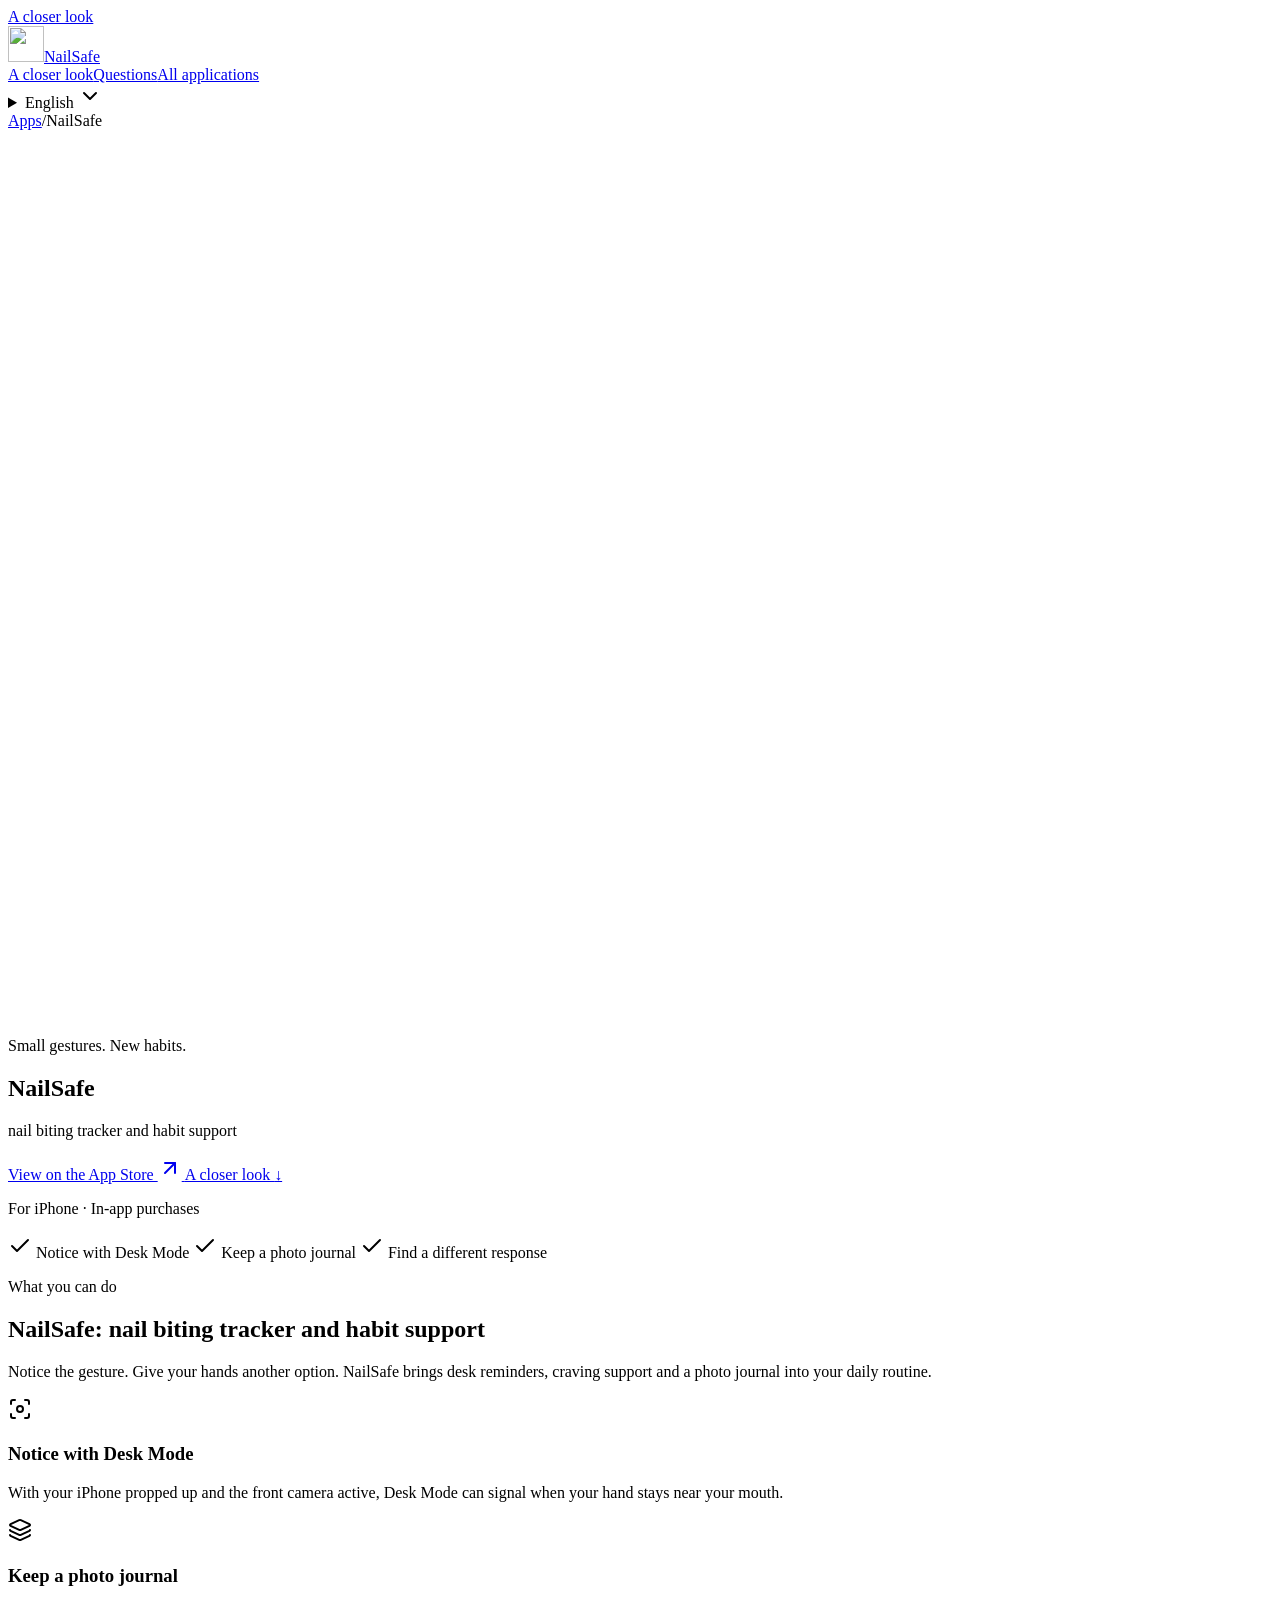
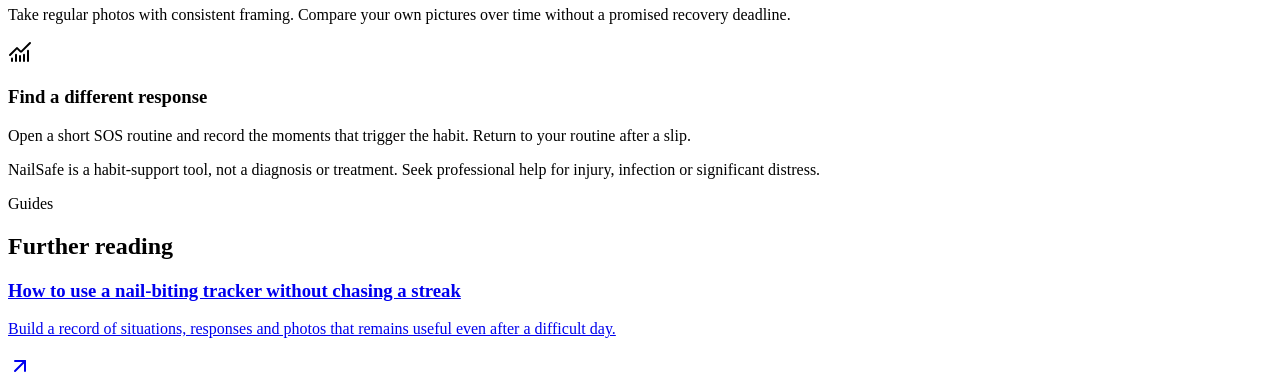
==== commit 7ae2c3cb: "Connect marketing homepage to multilingual app website" ====
--- a/en.html
+++ b/en.html
@@ -1,8 +1,8 @@
-<!doctype html><html lang="en" dir="ltr"><head><meta charset="utf-8"><meta name="viewport" content="width=device-width,initial-scale=1"><title>NailSafe: nail biting tracker and habit support</title><meta name="description" content="Notice the gesture. Give your hands another option. NailSafe brings desk reminders, craving support and a photo journal into your daily routine."><meta name="robots" content="index,follow,max-image-preview:large"><link rel="canonical" href="https://romeo-apps.gambinoromeo9.chatgpt.site/en/nailsafe/"><link rel="alternate" hreflang="en" href="https://romeo-apps.gambinoromeo9.chatgpt.site/en/nailsafe/"><link rel="alternate" hreflang="fr" href="https://romeo-apps.gambinoromeo9.chatgpt.site/fr/nailsafe/"><link rel="alternate" hreflang="es" href="https://romeo-apps.gambinoromeo9.chatgpt.site/es/nailsafe/"><link rel="alternate" hreflang="de" href="https://romeo-apps.gambinoromeo9.chatgpt.site/de/nailsafe/"><link rel="alternate" hreflang="it" href="https://romeo-apps.gambinoromeo9.chatgpt.site/it/nailsafe/"><link rel="alternate" hreflang="pt-BR" href="https://romeo-apps.gambinoromeo9.chatgpt.site/pt-BR/nailsafe/"><link rel="alternate" hreflang="nl" href="https://romeo-apps.gambinoromeo9.chatgpt.site/nl/nailsafe/"><link rel="alternate" hreflang="pl" href="https://romeo-apps.gambinoromeo9.chatgpt.site/pl/nailsafe/"><link rel="alternate" hreflang="ru" href="https://romeo-apps.gambinoromeo9.chatgpt.site/ru/nailsafe/"><link rel="alternate" hreflang="tr" href="https://romeo-apps.gambinoromeo9.chatgpt.site/tr/nailsafe/"><link rel="alternate" hreflang="ar" href="https://romeo-apps.gambinoromeo9.chatgpt.site/ar/nailsafe/"><link rel="alternate" hreflang="hi" href="https://romeo-apps.gambinoromeo9.chatgpt.site/hi/nailsafe/"><link rel="alternate" hreflang="ja" href="https://romeo-apps.gambinoromeo9.chatgpt.site/ja/nailsafe/"><link rel="alternate" hreflang="ko" href="https://romeo-apps.gambinoromeo9.chatgpt.site/ko/nailsafe/"><link rel="alternate" hreflang="zh-Hans" href="https://romeo-apps.gambinoromeo9.chatgpt.site/zh-Hans/nailsafe/"><link rel="alternate" hreflang="zh-Hant" href="https://romeo-apps.gambinoromeo9.chatgpt.site/zh-Hant/nailsafe/"><link rel="alternate" hreflang="x-default" href="https://romeo-apps.gambinoromeo9.chatgpt.site/en/nailsafe/"><meta property="og:type" content="website"><meta property="og:title" content="NailSafe: nail biting tracker and habit support"><meta property="og:description" content="Notice the gesture. Give your hands another option. NailSafe brings desk reminders, craving support and a photo journal into your daily routine."><meta property="og:url" content="https://romeo-apps.gambinoromeo9.chatgpt.site/en/nailsafe/"><meta property="og:site_name" content="NailSafe"><meta name="theme-color" content="#dfe7ff"><link rel="icon" href="https://romeo-apps.gambinoromeo9.chatgpt.site/assets/nailsafe-icon.webp"><meta name="apple-itunes-app" content="app-id=6805811801"><link rel="stylesheet" href="https://romeo-apps.gambinoromeo9.chatgpt.site/style-64d9572c5e.css"><script type="application/ld+json">{"@context":"https://schema.org","@type":"SoftwareApplication","name":"NailSafe","operatingSystem":"iOS","applicationCategory":"HealthApplication","description":"Notice the gesture. Give your hands another option. NailSafe brings desk reminders, craving support and a photo journal into your daily routine.","url":"https://romeo-apps.gambinoromeo9.chatgpt.site/en/nailsafe/","inLanguage":"en","author":{"@type":"Person","name":"Roméo Gambino"},"downloadUrl":"https://apps.apple.com/app/id6805811801","@id":"https://romeo-apps.gambinoromeo9.chatgpt.site/en/nailsafe/#app","image":"https://romeo-apps.gambinoromeo9.chatgpt.site/assets/nailsafe-icon.webp","featureList":["Notice with Desk Mode","Keep a photo journal","Find a different response"],"publisher":{"@id":"https://romeo-apps.gambinoromeo9.chatgpt.site/#publisher"}}</script><meta content="https://romeo-apps.gambinoromeo9.chatgpt.site/assets/nailsafe-hero-v2.webp" property="og:image"><meta content="NailSafe — Small gestures. New habits." property="og:image:alt"><meta content="en_US" property="og:locale"><meta content="summary_large_image" name="twitter:card"><meta content="https://romeo-apps.gambinoromeo9.chatgpt.site/assets/nailsafe-hero-v2.webp" name="twitter:image"><script type="application/ld+json">{"@context":"https://schema.org","@type":"BreadcrumbList","itemListElement":[{"@type":"ListItem","position":1,"name":"Apps","item":"https://romeo-apps.gambinoromeo9.chatgpt.site/en/"},{"@type":"ListItem","position":2,"name":"NailSafe","item":"https://romeo-apps.gambinoromeo9.chatgpt.site/en/nailsafe/"}]}</script><script type="application/ld+json">{"@context":"https://schema.org","@type":"WebPage","@id":"https://romeo-apps.gambinoromeo9.chatgpt.site/en/nailsafe/#page","url":"https://romeo-apps.gambinoromeo9.chatgpt.site/en/nailsafe/","name":"NailSafe: nail biting tracker and habit support","inLanguage":"en","isPartOf":{"@id":"https://romeo-apps.gambinoromeo9.chatgpt.site/#website"},"publisher":{"@id":"https://romeo-apps.gambinoromeo9.chatgpt.site/#publisher"},"about":{"@id":"https://romeo-apps.gambinoromeo9.chatgpt.site/en/nailsafe/#app"},"primaryImageOfPage":{"@type":"ImageObject","url":"https://romeo-apps.gambinoromeo9.chatgpt.site/assets/nailsafe-hero-v2.webp"}}</script></head><body class="theme-hands" style="--accent:#dfe7ff;--accent-ink:#173fbd"><a class="skip" href="#main">A closer look</a><header class="header"><a class="brand" href="https://romeo-apps.gambinoromeo9.chatgpt.site/en/nailsafe/" aria-label="NailSafe"><img src="https://romeo-apps.gambinoromeo9.chatgpt.site/assets/nailsafe-icon.webp" width="36" height="36" alt=""><span>NailSafe</span></a><nav class="main-nav" aria-label="Apps"><a href="https://romeo-apps.gambinoromeo9.chatgpt.site/en/nailsafe/#features">A closer look</a><a href="https://romeo-apps.gambinoromeo9.chatgpt.site/en/nailsafe/#questions">Questions</a><a href="https://romeo-apps.gambinoromeo9.chatgpt.site/en/">All applications</a></nav><details class="languages"><summary>English <!-- @license lucide-static v1.41.0 - ISC -->
+<!doctype html><html lang="en" dir="ltr"><head><meta charset="utf-8"><meta name="viewport" content="width=device-width,initial-scale=1"><title>NailSafe: nail biting tracker and habit support</title><meta name="description" content="Notice the gesture. Give your hands another option. NailSafe brings desk reminders, craving support and a photo journal into your daily routine."><meta name="robots" content="index,follow,max-image-preview:large"><link rel="canonical" href="https://romeo-apps.gambinoromeo9.chatgpt.site/en/nailsafe/"><link rel="alternate" hreflang="en" href="https://romeo-apps.gambinoromeo9.chatgpt.site/en/nailsafe/"><link rel="alternate" hreflang="fr" href="https://romeo-apps.gambinoromeo9.chatgpt.site/fr/nailsafe/"><link rel="alternate" hreflang="es" href="https://romeo-apps.gambinoromeo9.chatgpt.site/es/nailsafe/"><link rel="alternate" hreflang="de" href="https://romeo-apps.gambinoromeo9.chatgpt.site/de/nailsafe/"><link rel="alternate" hreflang="it" href="https://romeo-apps.gambinoromeo9.chatgpt.site/it/nailsafe/"><link rel="alternate" hreflang="pt-BR" href="https://romeo-apps.gambinoromeo9.chatgpt.site/pt-BR/nailsafe/"><link rel="alternate" hreflang="nl" href="https://romeo-apps.gambinoromeo9.chatgpt.site/nl/nailsafe/"><link rel="alternate" hreflang="pl" href="https://romeo-apps.gambinoromeo9.chatgpt.site/pl/nailsafe/"><link rel="alternate" hreflang="ru" href="https://romeo-apps.gambinoromeo9.chatgpt.site/ru/nailsafe/"><link rel="alternate" hreflang="tr" href="https://romeo-apps.gambinoromeo9.chatgpt.site/tr/nailsafe/"><link rel="alternate" hreflang="ar" href="https://romeo-apps.gambinoromeo9.chatgpt.site/ar/nailsafe/"><link rel="alternate" hreflang="hi" href="https://romeo-apps.gambinoromeo9.chatgpt.site/hi/nailsafe/"><link rel="alternate" hreflang="ja" href="https://romeo-apps.gambinoromeo9.chatgpt.site/ja/nailsafe/"><link rel="alternate" hreflang="ko" href="https://romeo-apps.gambinoromeo9.chatgpt.site/ko/nailsafe/"><link rel="alternate" hreflang="zh-Hans" href="https://romeo-apps.gambinoromeo9.chatgpt.site/zh-Hans/nailsafe/"><link rel="alternate" hreflang="zh-Hant" href="https://romeo-apps.gambinoromeo9.chatgpt.site/zh-Hant/nailsafe/"><link rel="alternate" hreflang="x-default" href="https://romeo-apps.gambinoromeo9.chatgpt.site/en/nailsafe/"><meta property="og:type" content="website"><meta property="og:title" content="NailSafe: nail biting tracker and habit support"><meta property="og:description" content="Notice the gesture. Give your hands another option. NailSafe brings desk reminders, craving support and a photo journal into your daily routine."><meta property="og:url" content="https://romeo-apps.gambinoromeo9.chatgpt.site/en/nailsafe/"><meta property="og:site_name" content="NailSafe"><meta name="theme-color" content="#dfe7ff"><link rel="icon" href="https://romeo-apps.gambinoromeo9.chatgpt.site/assets/nailsafe-icon.webp"><meta name="apple-itunes-app" content="app-id=6805811801"><link rel="stylesheet" href="https://romeo-apps.gambinoromeo9.chatgpt.site/style-a21a9633a5.css"><script type="application/ld+json">{"@context":"https://schema.org","@type":"SoftwareApplication","name":"NailSafe","operatingSystem":"iOS","applicationCategory":"HealthApplication","description":"Notice the gesture. Give your hands another option. NailSafe brings desk reminders, craving support and a photo journal into your daily routine.","url":"https://romeo-apps.gambinoromeo9.chatgpt.site/en/nailsafe/","inLanguage":"en","author":{"@type":"Person","name":"Roméo Gambino"},"downloadUrl":"https://apps.apple.com/app/id6805811801","@id":"https://romeo-apps.gambinoromeo9.chatgpt.site/en/nailsafe/#app","image":"https://romeo-apps.gambinoromeo9.chatgpt.site/assets/nailsafe-icon.webp","featureList":["Notice with Desk Mode","Keep a photo journal","Find a different response"],"publisher":{"@id":"https://romeo-apps.gambinoromeo9.chatgpt.site/#publisher"}}</script><meta content="https://romeo-apps.gambinoromeo9.chatgpt.site/assets/nailsafe-art-v3-1774.webp" property="og:image"><meta content="1774" property="og:image:width"><meta content="887" property="og:image:height"><meta content="image/webp" property="og:image:type"><meta content="NailSafe — Small gestures. New habits." property="og:image:alt"><meta content="en_US" property="og:locale"><meta content="summary_large_image" name="twitter:card"><meta content="https://romeo-apps.gambinoromeo9.chatgpt.site/assets/nailsafe-art-v3-1774.webp" name="twitter:image"><script type="application/ld+json">{"@context":"https://schema.org","@type":"BreadcrumbList","itemListElement":[{"@type":"ListItem","position":1,"name":"Apps","item":"https://romeo-apps.gambinoromeo9.chatgpt.site/en/"},{"@type":"ListItem","position":2,"name":"NailSafe","item":"https://romeo-apps.gambinoromeo9.chatgpt.site/en/nailsafe/"}]}</script><script type="application/ld+json">{"@context":"https://schema.org","@type":"WebPage","@id":"https://romeo-apps.gambinoromeo9.chatgpt.site/en/nailsafe/#page","url":"https://romeo-apps.gambinoromeo9.chatgpt.site/en/nailsafe/","name":"NailSafe: nail biting tracker and habit support","inLanguage":"en","isPartOf":{"@id":"https://romeo-apps.gambinoromeo9.chatgpt.site/#website"},"publisher":{"@id":"https://romeo-apps.gambinoromeo9.chatgpt.site/#publisher"},"about":{"@id":"https://romeo-apps.gambinoromeo9.chatgpt.site/en/nailsafe/#app"},"primaryImageOfPage":{"@type":"ImageObject","url":"https://romeo-apps.gambinoromeo9.chatgpt.site/assets/nailsafe-art-v3-1774.webp"}}</script></head><body class="theme-hands" style="--accent:#dfe7ff;--accent-ink:#173fbd"><a class="skip" href="#main">A closer look</a><header class="header"><a class="brand" href="https://romeo-apps.gambinoromeo9.chatgpt.site/en/nailsafe/" aria-label="NailSafe"><img src="https://romeo-apps.gambinoromeo9.chatgpt.site/assets/nailsafe-icon.webp" width="36" height="36" alt=""><span>NailSafe</span></a><nav class="main-nav" aria-label="Apps"><a href="https://romeo-apps.gambinoromeo9.chatgpt.site/en/nailsafe/#features">A closer look</a><a href="https://romeo-apps.gambinoromeo9.chatgpt.site/en/nailsafe/#questions">Questions</a><a href="https://romeo-apps.gambinoromeo9.chatgpt.site/en/">All applications</a></nav><details class="languages"><summary>English <!-- @license lucide-static v1.41.0 - ISC -->
 <svg class="icon" aria-hidden="true" focusable="false" xmlns="http://www.w3.org/2000/svg" width="24" height="24" viewbox="0 0 24 24" fill="none" stroke="currentColor" stroke-width="2" stroke-linecap="round" stroke-linejoin="round">
   <path d="m6 9 6 6 6-6" />
 </svg>
-</summary><nav aria-label="Choose your language"><a lang="en" hreflang="en" href="https://romeo-apps.gambinoromeo9.chatgpt.site/en/nailsafe/" aria-current="page">English</a><a lang="fr" hreflang="fr" href="https://romeo-apps.gambinoromeo9.chatgpt.site/fr/nailsafe/">Français</a><a lang="es" hreflang="es" href="https://romeo-apps.gambinoromeo9.chatgpt.site/es/nailsafe/">Español</a><a lang="de" hreflang="de" href="https://romeo-apps.gambinoromeo9.chatgpt.site/de/nailsafe/">Deutsch</a><a lang="it" hreflang="it" href="https://romeo-apps.gambinoromeo9.chatgpt.site/it/nailsafe/">Italiano</a><a lang="pt-BR" hreflang="pt-BR" href="https://romeo-apps.gambinoromeo9.chatgpt.site/pt-BR/nailsafe/">Português (Brasil)</a><a lang="nl" hreflang="nl" href="https://romeo-apps.gambinoromeo9.chatgpt.site/nl/nailsafe/">Nederlands</a><a lang="pl" hreflang="pl" href="https://romeo-apps.gambinoromeo9.chatgpt.site/pl/nailsafe/">Polski</a><a lang="ru" hreflang="ru" href="https://romeo-apps.gambinoromeo9.chatgpt.site/ru/nailsafe/">Русский</a><a lang="tr" hreflang="tr" href="https://romeo-apps.gambinoromeo9.chatgpt.site/tr/nailsafe/">Türkçe</a><a lang="ar" hreflang="ar" href="https://romeo-apps.gambinoromeo9.chatgpt.site/ar/nailsafe/">العربية</a><a lang="hi" hreflang="hi" href="https://romeo-apps.gambinoromeo9.chatgpt.site/hi/nailsafe/">हिन्दी</a><a lang="ja" hreflang="ja" href="https://romeo-apps.gambinoromeo9.chatgpt.site/ja/nailsafe/">日本語</a><a lang="ko" hreflang="ko" href="https://romeo-apps.gambinoromeo9.chatgpt.site/ko/nailsafe/">한국어</a><a lang="zh-Hans" hreflang="zh-Hans" href="https://romeo-apps.gambinoromeo9.chatgpt.site/zh-Hans/nailsafe/">简体中文</a><a lang="zh-Hant" hreflang="zh-Hant" href="https://romeo-apps.gambinoromeo9.chatgpt.site/zh-Hant/nailsafe/">繁體中文</a></nav></details></header><main id="main"><nav aria-label="Breadcrumb" class="breadcrumbs"><a href="https://romeo-apps.gambinoromeo9.chatgpt.site/en/">Apps</a><span aria-hidden="true">/</span><span aria-current="page">NailSafe</span></nav><section class="hero hero-v2"><img fetchpriority="high" alt="" height="1024" width="1536" src="https://romeo-apps.gambinoromeo9.chatgpt.site/assets/nailsafe-hero-v2.webp" class="hero-scene"><div class="hero-copy"><p class="eyebrow">Small gestures. New habits.</p><h1>NailSafe</h1><p class="hero-subtitle">nail biting tracker and habit support</p><div class="hero-actions"><a class="button" href="https://apps.apple.com/app/id6805811801" data-app-store="nailsafe">View on the App Store <!-- @license lucide-static v1.41.0 - ISC -->
+</summary><nav aria-label="Choose your language"><a lang="en" hreflang="en" href="https://romeo-apps.gambinoromeo9.chatgpt.site/en/nailsafe/" aria-current="page">English</a><a lang="fr" hreflang="fr" href="https://romeo-apps.gambinoromeo9.chatgpt.site/fr/nailsafe/">Français</a><a lang="es" hreflang="es" href="https://romeo-apps.gambinoromeo9.chatgpt.site/es/nailsafe/">Español</a><a lang="de" hreflang="de" href="https://romeo-apps.gambinoromeo9.chatgpt.site/de/nailsafe/">Deutsch</a><a lang="it" hreflang="it" href="https://romeo-apps.gambinoromeo9.chatgpt.site/it/nailsafe/">Italiano</a><a lang="pt-BR" hreflang="pt-BR" href="https://romeo-apps.gambinoromeo9.chatgpt.site/pt-BR/nailsafe/">Português (Brasil)</a><a lang="nl" hreflang="nl" href="https://romeo-apps.gambinoromeo9.chatgpt.site/nl/nailsafe/">Nederlands</a><a lang="pl" hreflang="pl" href="https://romeo-apps.gambinoromeo9.chatgpt.site/pl/nailsafe/">Polski</a><a lang="ru" hreflang="ru" href="https://romeo-apps.gambinoromeo9.chatgpt.site/ru/nailsafe/">Русский</a><a lang="tr" hreflang="tr" href="https://romeo-apps.gambinoromeo9.chatgpt.site/tr/nailsafe/">Türkçe</a><a lang="ar" hreflang="ar" href="https://romeo-apps.gambinoromeo9.chatgpt.site/ar/nailsafe/">العربية</a><a lang="hi" hreflang="hi" href="https://romeo-apps.gambinoromeo9.chatgpt.site/hi/nailsafe/">हिन्दी</a><a lang="ja" hreflang="ja" href="https://romeo-apps.gambinoromeo9.chatgpt.site/ja/nailsafe/">日本語</a><a lang="ko" hreflang="ko" href="https://romeo-apps.gambinoromeo9.chatgpt.site/ko/nailsafe/">한국어</a><a lang="zh-Hans" hreflang="zh-Hans" href="https://romeo-apps.gambinoromeo9.chatgpt.site/zh-Hans/nailsafe/">简体中文</a><a lang="zh-Hant" hreflang="zh-Hant" href="https://romeo-apps.gambinoromeo9.chatgpt.site/zh-Hant/nailsafe/">繁體中文</a></nav></details></header><main id="main"><nav aria-label="Breadcrumb" class="breadcrumbs"><a href="https://romeo-apps.gambinoromeo9.chatgpt.site/en/">Apps</a><span aria-hidden="true">/</span><span aria-current="page">NailSafe</span></nav><section class="hero hero-v2 hero-v3"><img class="hero-scene" src="https://romeo-apps.gambinoromeo9.chatgpt.site/assets/nailsafe-art-v3-1774.webp" srcset="https://romeo-apps.gambinoromeo9.chatgpt.site/assets/nailsafe-art-v3-640.webp 640w, https://romeo-apps.gambinoromeo9.chatgpt.site/assets/nailsafe-art-v3-1024.webp 1024w, https://romeo-apps.gambinoromeo9.chatgpt.site/assets/nailsafe-art-v3-1600.webp 1600w, https://romeo-apps.gambinoromeo9.chatgpt.site/assets/nailsafe-art-v3-1774.webp 1774w" sizes="(max-width: 700px) 150vw, 100vw" width="1774" height="887" loading="eager" fetchpriority="high" decoding="async" alt="NailSafe · Small gestures. New habits."><div class="hero-copy"><p class="eyebrow">Small gestures. New habits.</p><h1>NailSafe</h1><p class="hero-subtitle">nail biting tracker and habit support</p><div class="hero-actions"><a class="button" href="https://apps.apple.com/app/id6805811801" data-app-store="nailsafe">View on the App Store <!-- @license lucide-static v1.41.0 - ISC -->
 <svg class="icon" aria-hidden="true" focusable="false" xmlns="http://www.w3.org/2000/svg" width="24" height="24" viewbox="0 0 24 24" fill="none" stroke="currentColor" stroke-width="2" stroke-linecap="round" stroke-linejoin="round">
   <path d="M7 7h10v10" />
   <path d="M7 17 17 7" />
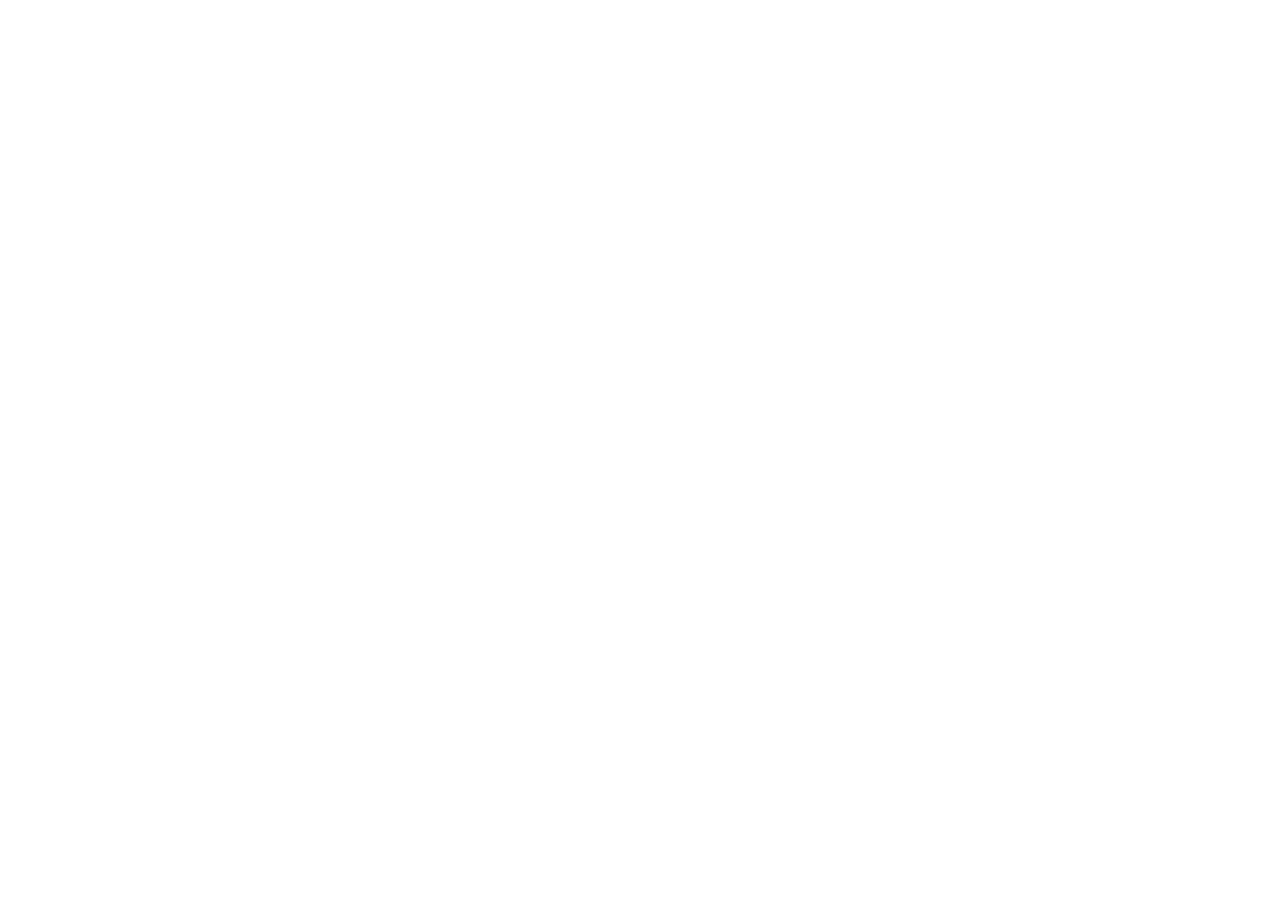
==== commit 9cba348f: "Connect marketing homepage to multilingual app website" ====
--- a/en.html
+++ b/en.html
@@ -1,8 +1,8 @@
-<!doctype html><html lang="en" dir="ltr"><head><meta charset="utf-8"><meta name="viewport" content="width=device-width,initial-scale=1"><title>NailSafe: nail biting tracker and habit support</title><meta name="description" content="Notice the gesture. Give your hands another option. NailSafe brings desk reminders, craving support and a photo journal into your daily routine."><meta name="robots" content="index,follow,max-image-preview:large"><link rel="canonical" href="https://romeo-apps.gambinoromeo9.chatgpt.site/en/nailsafe/"><link rel="alternate" hreflang="en" href="https://romeo-apps.gambinoromeo9.chatgpt.site/en/nailsafe/"><link rel="alternate" hreflang="fr" href="https://romeo-apps.gambinoromeo9.chatgpt.site/fr/nailsafe/"><link rel="alternate" hreflang="es" href="https://romeo-apps.gambinoromeo9.chatgpt.site/es/nailsafe/"><link rel="alternate" hreflang="de" href="https://romeo-apps.gambinoromeo9.chatgpt.site/de/nailsafe/"><link rel="alternate" hreflang="it" href="https://romeo-apps.gambinoromeo9.chatgpt.site/it/nailsafe/"><link rel="alternate" hreflang="pt-BR" href="https://romeo-apps.gambinoromeo9.chatgpt.site/pt-BR/nailsafe/"><link rel="alternate" hreflang="nl" href="https://romeo-apps.gambinoromeo9.chatgpt.site/nl/nailsafe/"><link rel="alternate" hreflang="pl" href="https://romeo-apps.gambinoromeo9.chatgpt.site/pl/nailsafe/"><link rel="alternate" hreflang="ru" href="https://romeo-apps.gambinoromeo9.chatgpt.site/ru/nailsafe/"><link rel="alternate" hreflang="tr" href="https://romeo-apps.gambinoromeo9.chatgpt.site/tr/nailsafe/"><link rel="alternate" hreflang="ar" href="https://romeo-apps.gambinoromeo9.chatgpt.site/ar/nailsafe/"><link rel="alternate" hreflang="hi" href="https://romeo-apps.gambinoromeo9.chatgpt.site/hi/nailsafe/"><link rel="alternate" hreflang="ja" href="https://romeo-apps.gambinoromeo9.chatgpt.site/ja/nailsafe/"><link rel="alternate" hreflang="ko" href="https://romeo-apps.gambinoromeo9.chatgpt.site/ko/nailsafe/"><link rel="alternate" hreflang="zh-Hans" href="https://romeo-apps.gambinoromeo9.chatgpt.site/zh-Hans/nailsafe/"><link rel="alternate" hreflang="zh-Hant" href="https://romeo-apps.gambinoromeo9.chatgpt.site/zh-Hant/nailsafe/"><link rel="alternate" hreflang="x-default" href="https://romeo-apps.gambinoromeo9.chatgpt.site/en/nailsafe/"><meta property="og:type" content="website"><meta property="og:title" content="NailSafe: nail biting tracker and habit support"><meta property="og:description" content="Notice the gesture. Give your hands another option. NailSafe brings desk reminders, craving support and a photo journal into your daily routine."><meta property="og:url" content="https://romeo-apps.gambinoromeo9.chatgpt.site/en/nailsafe/"><meta property="og:site_name" content="NailSafe"><meta name="theme-color" content="#dfe7ff"><link rel="icon" href="https://romeo-apps.gambinoromeo9.chatgpt.site/assets/nailsafe-icon.webp"><meta name="apple-itunes-app" content="app-id=6805811801"><link rel="stylesheet" href="https://romeo-apps.gambinoromeo9.chatgpt.site/style-a21a9633a5.css"><script type="application/ld+json">{"@context":"https://schema.org","@type":"SoftwareApplication","name":"NailSafe","operatingSystem":"iOS","applicationCategory":"HealthApplication","description":"Notice the gesture. Give your hands another option. NailSafe brings desk reminders, craving support and a photo journal into your daily routine.","url":"https://romeo-apps.gambinoromeo9.chatgpt.site/en/nailsafe/","inLanguage":"en","author":{"@type":"Person","name":"Roméo Gambino"},"downloadUrl":"https://apps.apple.com/app/id6805811801","@id":"https://romeo-apps.gambinoromeo9.chatgpt.site/en/nailsafe/#app","image":"https://romeo-apps.gambinoromeo9.chatgpt.site/assets/nailsafe-icon.webp","featureList":["Notice with Desk Mode","Keep a photo journal","Find a different response"],"publisher":{"@id":"https://romeo-apps.gambinoromeo9.chatgpt.site/#publisher"}}</script><meta content="https://romeo-apps.gambinoromeo9.chatgpt.site/assets/nailsafe-art-v3-1774.webp" property="og:image"><meta content="1774" property="og:image:width"><meta content="887" property="og:image:height"><meta content="image/webp" property="og:image:type"><meta content="NailSafe — Small gestures. New habits." property="og:image:alt"><meta content="en_US" property="og:locale"><meta content="summary_large_image" name="twitter:card"><meta content="https://romeo-apps.gambinoromeo9.chatgpt.site/assets/nailsafe-art-v3-1774.webp" name="twitter:image"><script type="application/ld+json">{"@context":"https://schema.org","@type":"BreadcrumbList","itemListElement":[{"@type":"ListItem","position":1,"name":"Apps","item":"https://romeo-apps.gambinoromeo9.chatgpt.site/en/"},{"@type":"ListItem","position":2,"name":"NailSafe","item":"https://romeo-apps.gambinoromeo9.chatgpt.site/en/nailsafe/"}]}</script><script type="application/ld+json">{"@context":"https://schema.org","@type":"WebPage","@id":"https://romeo-apps.gambinoromeo9.chatgpt.site/en/nailsafe/#page","url":"https://romeo-apps.gambinoromeo9.chatgpt.site/en/nailsafe/","name":"NailSafe: nail biting tracker and habit support","inLanguage":"en","isPartOf":{"@id":"https://romeo-apps.gambinoromeo9.chatgpt.site/#website"},"publisher":{"@id":"https://romeo-apps.gambinoromeo9.chatgpt.site/#publisher"},"about":{"@id":"https://romeo-apps.gambinoromeo9.chatgpt.site/en/nailsafe/#app"},"primaryImageOfPage":{"@type":"ImageObject","url":"https://romeo-apps.gambinoromeo9.chatgpt.site/assets/nailsafe-art-v3-1774.webp"}}</script></head><body class="theme-hands" style="--accent:#dfe7ff;--accent-ink:#173fbd"><a class="skip" href="#main">A closer look</a><header class="header"><a class="brand" href="https://romeo-apps.gambinoromeo9.chatgpt.site/en/nailsafe/" aria-label="NailSafe"><img src="https://romeo-apps.gambinoromeo9.chatgpt.site/assets/nailsafe-icon.webp" width="36" height="36" alt=""><span>NailSafe</span></a><nav class="main-nav" aria-label="Apps"><a href="https://romeo-apps.gambinoromeo9.chatgpt.site/en/nailsafe/#features">A closer look</a><a href="https://romeo-apps.gambinoromeo9.chatgpt.site/en/nailsafe/#questions">Questions</a><a href="https://romeo-apps.gambinoromeo9.chatgpt.site/en/">All applications</a></nav><details class="languages"><summary>English <!-- @license lucide-static v1.41.0 - ISC -->
+<!doctype html><html lang="en" dir="ltr"><head><meta charset="utf-8"><meta name="viewport" content="width=device-width,initial-scale=1"><title>NailSafe: nail biting tracker and habit support</title><meta name="description" content="Notice the gesture. Give your hands another option. NailSafe brings desk reminders, craving support and a photo journal into your daily routine."><meta name="robots" content="index,follow,max-image-preview:large"><link rel="canonical" href="https://romeoapps.pages.dev/en/nailsafe/"><link rel="alternate" hreflang="en" href="https://romeoapps.pages.dev/en/nailsafe/"><link rel="alternate" hreflang="fr" href="https://romeoapps.pages.dev/fr/nailsafe/"><link rel="alternate" hreflang="es" href="https://romeoapps.pages.dev/es/nailsafe/"><link rel="alternate" hreflang="de" href="https://romeoapps.pages.dev/de/nailsafe/"><link rel="alternate" hreflang="it" href="https://romeoapps.pages.dev/it/nailsafe/"><link rel="alternate" hreflang="pt-BR" href="https://romeoapps.pages.dev/pt-BR/nailsafe/"><link rel="alternate" hreflang="nl" href="https://romeoapps.pages.dev/nl/nailsafe/"><link rel="alternate" hreflang="pl" href="https://romeoapps.pages.dev/pl/nailsafe/"><link rel="alternate" hreflang="ru" href="https://romeoapps.pages.dev/ru/nailsafe/"><link rel="alternate" hreflang="tr" href="https://romeoapps.pages.dev/tr/nailsafe/"><link rel="alternate" hreflang="ar" href="https://romeoapps.pages.dev/ar/nailsafe/"><link rel="alternate" hreflang="hi" href="https://romeoapps.pages.dev/hi/nailsafe/"><link rel="alternate" hreflang="ja" href="https://romeoapps.pages.dev/ja/nailsafe/"><link rel="alternate" hreflang="ko" href="https://romeoapps.pages.dev/ko/nailsafe/"><link rel="alternate" hreflang="zh-Hans" href="https://romeoapps.pages.dev/zh-Hans/nailsafe/"><link rel="alternate" hreflang="zh-Hant" href="https://romeoapps.pages.dev/zh-Hant/nailsafe/"><link rel="alternate" hreflang="x-default" href="https://romeoapps.pages.dev/en/nailsafe/"><meta property="og:type" content="website"><meta property="og:title" content="NailSafe: nail biting tracker and habit support"><meta property="og:description" content="Notice the gesture. Give your hands another option. NailSafe brings desk reminders, craving support and a photo journal into your daily routine."><meta property="og:url" content="https://romeoapps.pages.dev/en/nailsafe/"><meta property="og:site_name" content="NailSafe"><meta name="theme-color" content="#dfe7ff"><link rel="icon" href="https://romeoapps.pages.dev/assets/nailsafe-icon.webp"><meta name="apple-itunes-app" content="app-id=6805811801"><link rel="stylesheet" href="https://romeoapps.pages.dev/style-a21a9633a5.css"><script type="application/ld+json">{"@context":"https://schema.org","@type":"SoftwareApplication","name":"NailSafe","operatingSystem":"iOS","applicationCategory":"HealthApplication","description":"Notice the gesture. Give your hands another option. NailSafe brings desk reminders, craving support and a photo journal into your daily routine.","url":"https://romeoapps.pages.dev/en/nailsafe/","inLanguage":"en","author":{"@type":"Person","name":"Roméo Gambino"},"downloadUrl":"https://apps.apple.com/app/id6805811801","@id":"https://romeoapps.pages.dev/en/nailsafe/#app","image":"https://romeoapps.pages.dev/assets/nailsafe-icon.webp","featureList":["Notice with Desk Mode","Keep a photo journal","Find a different response"],"publisher":{"@id":"https://romeoapps.pages.dev/#publisher"}}</script><meta content="https://romeoapps.pages.dev/assets/nailsafe-art-v3-1774.webp" property="og:image"><meta content="1774" property="og:image:width"><meta content="887" property="og:image:height"><meta content="image/webp" property="og:image:type"><meta content="NailSafe — Small gestures. New habits." property="og:image:alt"><meta content="en_US" property="og:locale"><meta content="summary_large_image" name="twitter:card"><meta content="https://romeoapps.pages.dev/assets/nailsafe-art-v3-1774.webp" name="twitter:image"><script type="application/ld+json">{"@context":"https://schema.org","@type":"BreadcrumbList","itemListElement":[{"@type":"ListItem","position":1,"name":"Apps","item":"https://romeoapps.pages.dev/en/"},{"@type":"ListItem","position":2,"name":"NailSafe","item":"https://romeoapps.pages.dev/en/nailsafe/"}]}</script><script type="application/ld+json">{"@context":"https://schema.org","@type":"WebPage","@id":"https://romeoapps.pages.dev/en/nailsafe/#page","url":"https://romeoapps.pages.dev/en/nailsafe/","name":"NailSafe: nail biting tracker and habit support","inLanguage":"en","isPartOf":{"@id":"https://romeoapps.pages.dev/#website"},"publisher":{"@id":"https://romeoapps.pages.dev/#publisher"},"about":{"@id":"https://romeoapps.pages.dev/en/nailsafe/#app"},"primaryImageOfPage":{"@type":"ImageObject","url":"https://romeoapps.pages.dev/assets/nailsafe-art-v3-1774.webp"}}</script><meta http-equiv="refresh" content="0;url=https://romeoapps.pages.dev/en/nailsafe/"></head><body class="theme-hands" style="--accent:#dfe7ff;--accent-ink:#173fbd"><a class="skip" href="#main">A closer look</a><header class="header"><a class="brand" href="https://romeoapps.pages.dev/en/nailsafe/" aria-label="NailSafe"><img src="https://romeoapps.pages.dev/assets/nailsafe-icon.webp" width="36" height="36" alt=""><span>NailSafe</span></a><nav class="main-nav" aria-label="Apps"><a href="https://romeoapps.pages.dev/en/nailsafe/#features">A closer look</a><a href="https://romeoapps.pages.dev/en/nailsafe/#questions">Questions</a><a href="https://romeoapps.pages.dev/en/">All applications</a></nav><details class="languages"><summary>English <!-- @license lucide-static v1.41.0 - ISC -->
 <svg class="icon" aria-hidden="true" focusable="false" xmlns="http://www.w3.org/2000/svg" width="24" height="24" viewbox="0 0 24 24" fill="none" stroke="currentColor" stroke-width="2" stroke-linecap="round" stroke-linejoin="round">
   <path d="m6 9 6 6 6-6" />
 </svg>
-</summary><nav aria-label="Choose your language"><a lang="en" hreflang="en" href="https://romeo-apps.gambinoromeo9.chatgpt.site/en/nailsafe/" aria-current="page">English</a><a lang="fr" hreflang="fr" href="https://romeo-apps.gambinoromeo9.chatgpt.site/fr/nailsafe/">Français</a><a lang="es" hreflang="es" href="https://romeo-apps.gambinoromeo9.chatgpt.site/es/nailsafe/">Español</a><a lang="de" hreflang="de" href="https://romeo-apps.gambinoromeo9.chatgpt.site/de/nailsafe/">Deutsch</a><a lang="it" hreflang="it" href="https://romeo-apps.gambinoromeo9.chatgpt.site/it/nailsafe/">Italiano</a><a lang="pt-BR" hreflang="pt-BR" href="https://romeo-apps.gambinoromeo9.chatgpt.site/pt-BR/nailsafe/">Português (Brasil)</a><a lang="nl" hreflang="nl" href="https://romeo-apps.gambinoromeo9.chatgpt.site/nl/nailsafe/">Nederlands</a><a lang="pl" hreflang="pl" href="https://romeo-apps.gambinoromeo9.chatgpt.site/pl/nailsafe/">Polski</a><a lang="ru" hreflang="ru" href="https://romeo-apps.gambinoromeo9.chatgpt.site/ru/nailsafe/">Русский</a><a lang="tr" hreflang="tr" href="https://romeo-apps.gambinoromeo9.chatgpt.site/tr/nailsafe/">Türkçe</a><a lang="ar" hreflang="ar" href="https://romeo-apps.gambinoromeo9.chatgpt.site/ar/nailsafe/">العربية</a><a lang="hi" hreflang="hi" href="https://romeo-apps.gambinoromeo9.chatgpt.site/hi/nailsafe/">हिन्दी</a><a lang="ja" hreflang="ja" href="https://romeo-apps.gambinoromeo9.chatgpt.site/ja/nailsafe/">日本語</a><a lang="ko" hreflang="ko" href="https://romeo-apps.gambinoromeo9.chatgpt.site/ko/nailsafe/">한국어</a><a lang="zh-Hans" hreflang="zh-Hans" href="https://romeo-apps.gambinoromeo9.chatgpt.site/zh-Hans/nailsafe/">简体中文</a><a lang="zh-Hant" hreflang="zh-Hant" href="https://romeo-apps.gambinoromeo9.chatgpt.site/zh-Hant/nailsafe/">繁體中文</a></nav></details></header><main id="main"><nav aria-label="Breadcrumb" class="breadcrumbs"><a href="https://romeo-apps.gambinoromeo9.chatgpt.site/en/">Apps</a><span aria-hidden="true">/</span><span aria-current="page">NailSafe</span></nav><section class="hero hero-v2 hero-v3"><img class="hero-scene" src="https://romeo-apps.gambinoromeo9.chatgpt.site/assets/nailsafe-art-v3-1774.webp" srcset="https://romeo-apps.gambinoromeo9.chatgpt.site/assets/nailsafe-art-v3-640.webp 640w, https://romeo-apps.gambinoromeo9.chatgpt.site/assets/nailsafe-art-v3-1024.webp 1024w, https://romeo-apps.gambinoromeo9.chatgpt.site/assets/nailsafe-art-v3-1600.webp 1600w, https://romeo-apps.gambinoromeo9.chatgpt.site/assets/nailsafe-art-v3-1774.webp 1774w" sizes="(max-width: 700px) 150vw, 100vw" width="1774" height="887" loading="eager" fetchpriority="high" decoding="async" alt="NailSafe · Small gestures. New habits."><div class="hero-copy"><p class="eyebrow">Small gestures. New habits.</p><h1>NailSafe</h1><p class="hero-subtitle">nail biting tracker and habit support</p><div class="hero-actions"><a class="button" href="https://apps.apple.com/app/id6805811801" data-app-store="nailsafe">View on the App Store <!-- @license lucide-static v1.41.0 - ISC -->
+</summary><nav aria-label="Choose your language"><a lang="en" hreflang="en" href="https://romeoapps.pages.dev/en/nailsafe/" aria-current="page">English</a><a lang="fr" hreflang="fr" href="https://romeoapps.pages.dev/fr/nailsafe/">Français</a><a lang="es" hreflang="es" href="https://romeoapps.pages.dev/es/nailsafe/">Español</a><a lang="de" hreflang="de" href="https://romeoapps.pages.dev/de/nailsafe/">Deutsch</a><a lang="it" hreflang="it" href="https://romeoapps.pages.dev/it/nailsafe/">Italiano</a><a lang="pt-BR" hreflang="pt-BR" href="https://romeoapps.pages.dev/pt-BR/nailsafe/">Português (Brasil)</a><a lang="nl" hreflang="nl" href="https://romeoapps.pages.dev/nl/nailsafe/">Nederlands</a><a lang="pl" hreflang="pl" href="https://romeoapps.pages.dev/pl/nailsafe/">Polski</a><a lang="ru" hreflang="ru" href="https://romeoapps.pages.dev/ru/nailsafe/">Русский</a><a lang="tr" hreflang="tr" href="https://romeoapps.pages.dev/tr/nailsafe/">Türkçe</a><a lang="ar" hreflang="ar" href="https://romeoapps.pages.dev/ar/nailsafe/">العربية</a><a lang="hi" hreflang="hi" href="https://romeoapps.pages.dev/hi/nailsafe/">हिन्दी</a><a lang="ja" hreflang="ja" href="https://romeoapps.pages.dev/ja/nailsafe/">日本語</a><a lang="ko" hreflang="ko" href="https://romeoapps.pages.dev/ko/nailsafe/">한국어</a><a lang="zh-Hans" hreflang="zh-Hans" href="https://romeoapps.pages.dev/zh-Hans/nailsafe/">简体中文</a><a lang="zh-Hant" hreflang="zh-Hant" href="https://romeoapps.pages.dev/zh-Hant/nailsafe/">繁體中文</a></nav></details></header><main id="main"><nav aria-label="Breadcrumb" class="breadcrumbs"><a href="https://romeoapps.pages.dev/en/">Apps</a><span aria-hidden="true">/</span><span aria-current="page">NailSafe</span></nav><section class="hero hero-v2 hero-v3"><img class="hero-scene" src="https://romeoapps.pages.dev/assets/nailsafe-art-v3-1774.webp" srcset="https://romeoapps.pages.dev/assets/nailsafe-art-v3-640.webp 640w, https://romeoapps.pages.dev/assets/nailsafe-art-v3-1024.webp 1024w, https://romeoapps.pages.dev/assets/nailsafe-art-v3-1600.webp 1600w, https://romeoapps.pages.dev/assets/nailsafe-art-v3-1774.webp 1774w" sizes="(max-width: 700px) 150vw, 100vw" width="1774" height="887" loading="eager" fetchpriority="high" decoding="async" alt="NailSafe · Small gestures. New habits."><div class="hero-copy"><p class="eyebrow">Small gestures. New habits.</p><h1>NailSafe</h1><p class="hero-subtitle">nail biting tracker and habit support</p><div class="hero-actions"><a class="button" href="https://apps.apple.com/app/id6805811801" data-app-store="nailsafe">View on the App Store <!-- @license lucide-static v1.41.0 - ISC -->
 <svg class="icon" aria-hidden="true" focusable="false" xmlns="http://www.w3.org/2000/svg" width="24" height="24" viewbox="0 0 24 24" fill="none" stroke="currentColor" stroke-width="2" stroke-linecap="round" stroke-linejoin="round">
   <path d="M7 7h10v10" />
   <path d="M7 17 17 7" />
@@ -42,12 +42,12 @@
   <path d="M4 18.463V21" />
   <path d="M8 14.656V21" />
 </svg>
-</span><h3>Find a different response</h3><p>Open a short SOS routine and record the moments that trigger the habit. Return to your routine after a slip.</p></article></div><p class="note">NailSafe is a habit-support tool, not a diagnosis or treatment. Seek professional help for injury, infection or significant distress.</p></section><section class="section guides"><div class="section-heading"><p class="eyebrow">Guides</p><h2>Further reading</h2></div><a class="guide-row" href="https://romeo-apps.gambinoromeo9.chatgpt.site/en/nailsafe/nail-biting-tracker/"><div><h3>How to use a nail-biting tracker without chasing a streak</h3><p>Build a record of situations, responses and photos that remains useful even after a difficult day.</p></div><!-- @license lucide-static v1.41.0 - ISC -->
+</span><h3>Find a different response</h3><p>Open a short SOS routine and record the moments that trigger the habit. Return to your routine after a slip.</p></article></div><p class="note">NailSafe is a habit-support tool, not a diagnosis or treatment. Seek professional help for injury, infection or significant distress.</p></section><section class="section guides"><div class="section-heading"><p class="eyebrow">Guides</p><h2>Further reading</h2></div><a class="guide-row" href="https://romeoapps.pages.dev/en/nailsafe/nail-biting-tracker/"><div><h3>How to use a nail-biting tracker without chasing a streak</h3><p>Build a record of situations, responses and photos that remains useful even after a difficult day.</p></div><!-- @license lucide-static v1.41.0 - ISC -->
 <svg class="icon" aria-hidden="true" focusable="false" xmlns="http://www.w3.org/2000/svg" width="24" height="24" viewbox="0 0 24 24" fill="none" stroke="currentColor" stroke-width="2" stroke-linecap="round" stroke-linejoin="round">
   <path d="M7 7h10v10" />
   <path d="M7 17 17 7" />
 </svg>
-</a><a class="guide-row" href="https://romeo-apps.gambinoromeo9.chatgpt.site/en/nailsafe/nail-progress-photos/"><div><h3>Take comparable nail progress photos</h3><p>Make your personal photo journal easier to compare with consistent framing, light and dates.</p></div><!-- @license lucide-static v1.41.0 - ISC -->
+</a><a class="guide-row" href="https://romeoapps.pages.dev/en/nailsafe/nail-progress-photos/"><div><h3>Take comparable nail progress photos</h3><p>Make your personal photo journal easier to compare with consistent framing, light and dates.</p></div><!-- @license lucide-static v1.41.0 - ISC -->
 <svg class="icon" aria-hidden="true" focusable="false" xmlns="http://www.w3.org/2000/svg" width="24" height="24" viewbox="0 0 24 24" fill="none" stroke="currentColor" stroke-width="2" stroke-linecap="round" stroke-linejoin="round">
   <path d="M7 7h10v10" />
   <path d="M7 17 17 7" />
@@ -82,7 +82,7 @@
   <path d="M7 7h10v10" />
   <path d="M7 17 17 7" />
 </svg>
-</a><p>For iPhone · In-app purchases</p></section></main><footer class="footer"><div class="footer-top"><a class="brand" href="https://romeo-apps.gambinoromeo9.chatgpt.site/en/">NailSafe</a><p>By Roméo Gambino</p></div><nav aria-label="Support"><a href="https://romeo-apps.gambinoromeo9.chatgpt.site/en/nailsafe/#support">Support</a><a href="https://dualnbackapp.github.io/nailsafe/privacy.html">App privacy policy</a><a href="https://www.apple.com/legal/internet-services/itunes/dev/stdeula/">Terms of use</a><a href="https://romeo-apps.gambinoromeo9.chatgpt.site/en/website-privacy/">Website privacy</a><a href="https://romeo-apps.gambinoromeo9.chatgpt.site/en/">All applications</a></nav><p class="fine">© 2026 Roméo Gambino</p></footer><aside class="mobile-download" aria-label="View on the App Store"><img src="https://romeo-apps.gambinoromeo9.chatgpt.site/assets/nailsafe-icon.webp" width="38" height="38" alt=""><strong>NailSafe</strong><a class="button" href="https://apps.apple.com/app/id6805811801" data-app-store="nailsafe">View on the App Store <!-- @license lucide-static v1.41.0 - ISC -->
+</a><p>For iPhone · In-app purchases</p></section></main><footer class="footer"><div class="footer-top"><a class="brand" href="https://romeoapps.pages.dev/en/">NailSafe</a><p>By Roméo Gambino</p></div><nav aria-label="Support"><a href="https://romeoapps.pages.dev/en/nailsafe/#support">Support</a><a href="https://dualnbackapp.github.io/nailsafe/privacy.html">App privacy policy</a><a href="https://www.apple.com/legal/internet-services/itunes/dev/stdeula/">Terms of use</a><a href="https://romeoapps.pages.dev/en/website-privacy/">Website privacy</a><a href="https://romeoapps.pages.dev/en/">All applications</a></nav><p class="fine">© 2026 Roméo Gambino</p></footer><aside class="mobile-download" aria-label="View on the App Store"><img src="https://romeoapps.pages.dev/assets/nailsafe-icon.webp" width="38" height="38" alt=""><strong>NailSafe</strong><a class="button" href="https://apps.apple.com/app/id6805811801" data-app-store="nailsafe">View on the App Store <!-- @license lucide-static v1.41.0 - ISC -->
 <svg class="icon" aria-hidden="true" focusable="false" xmlns="http://www.w3.org/2000/svg" width="24" height="24" viewbox="0 0 24 24" fill="none" stroke="currentColor" stroke-width="2" stroke-linecap="round" stroke-linejoin="round">
   <path d="M7 7h10v10" />
   <path d="M7 17 17 7" />
